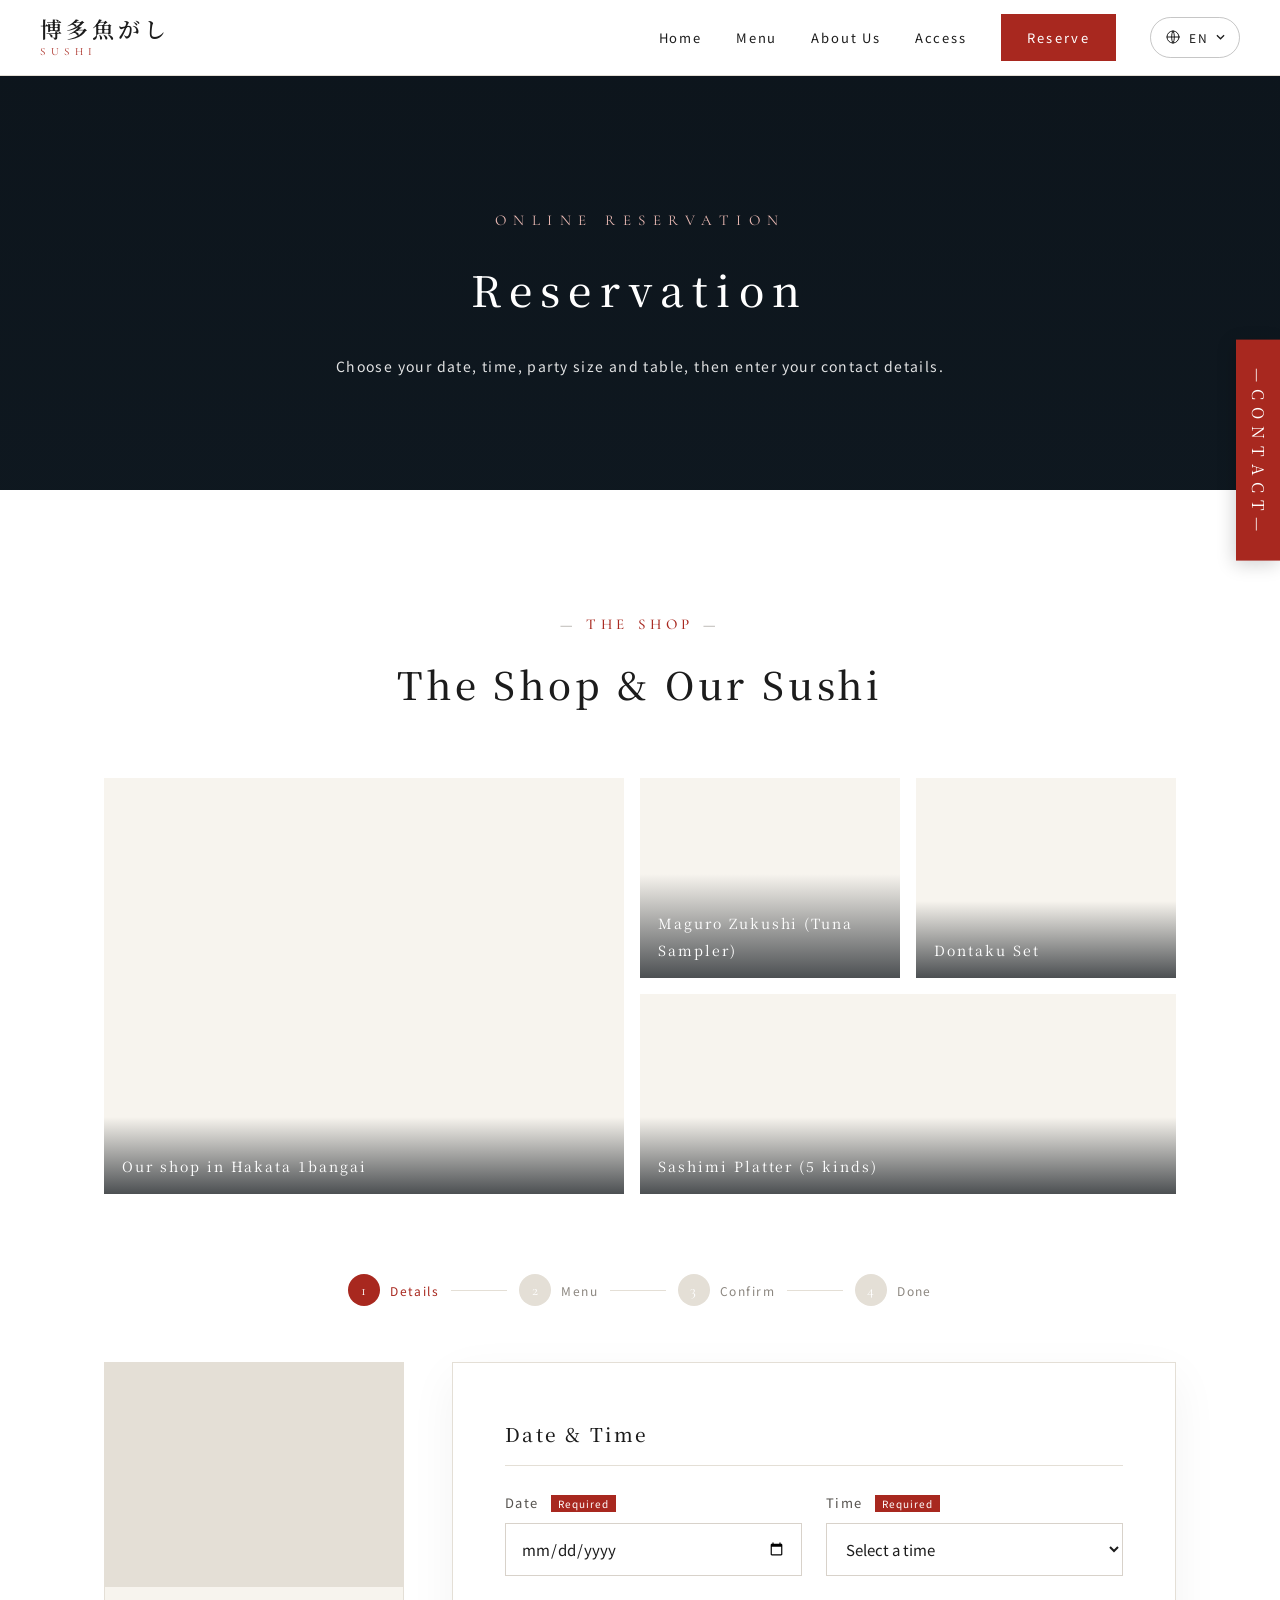
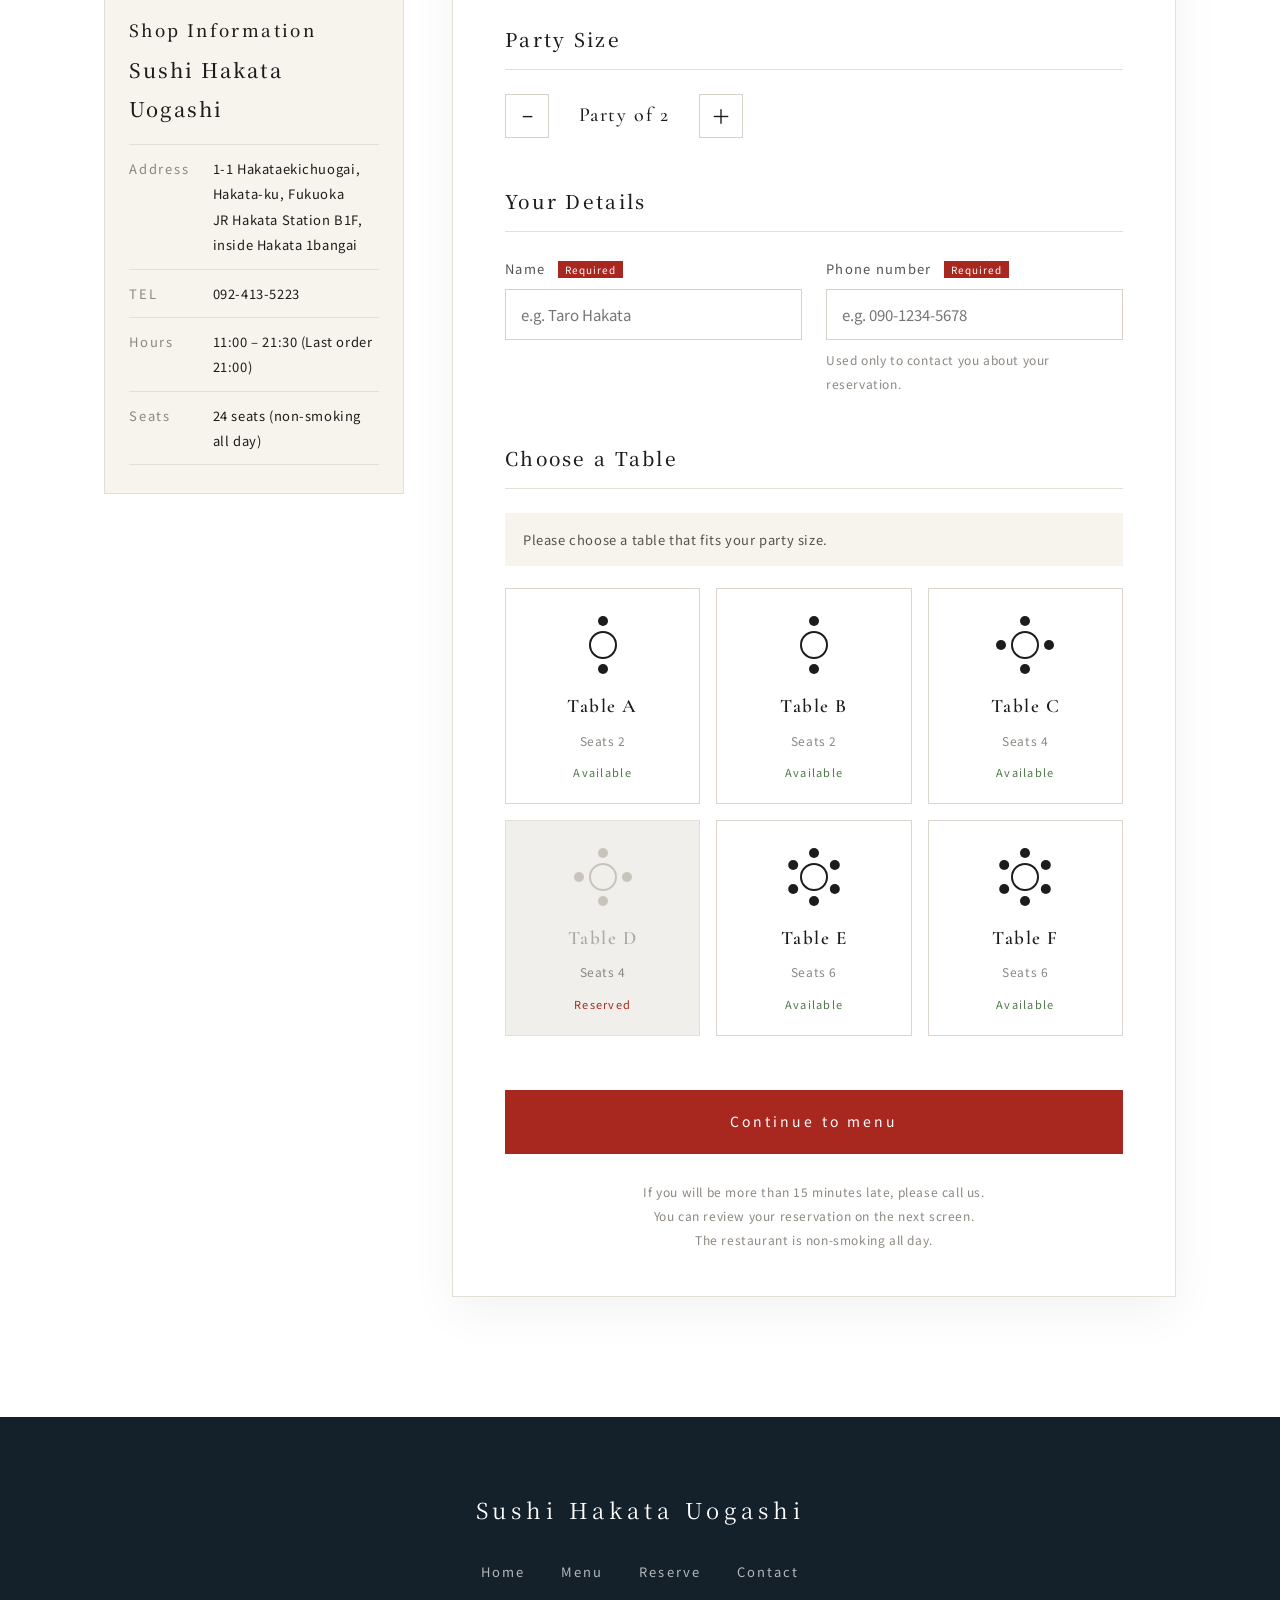
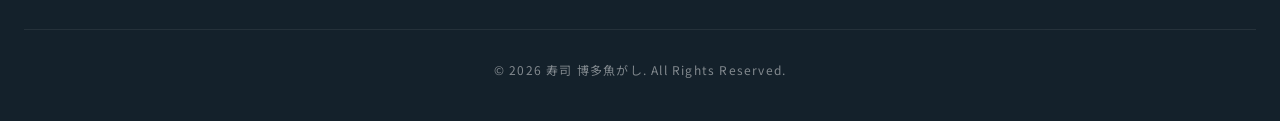
==== complete.html @ c87b9758 "restaurant file" ====
<!DOCTYPE html>
<html lang="ja">

<head>
    <meta charset="UTF-8">

    <meta
        name="viewport"
        content="width=device-width, initial-scale=1.0"
    >

    <title>Reservation Complete | 寿司 博多魚がし</title>

    <link
        rel="stylesheet"
        href="css/style.css"
    >

    <!-- QR Code Library -->
    <script
        src="https://cdnjs.cloudflare.com/ajax/libs/qrcodejs/1.0.0/qrcode.min.js">
    </script>


    <style>

        /* =========================
           COMPLETE PAGE
        ========================= */

        .complete-page {

            background: #f8f5ef;

            min-height: 100vh;

            padding-bottom: 100px;

        }


        .complete-container {

            width: 90%;

            max-width: 850px;

            margin: 0 auto;

        }


        /* =========================
           SUCCESS AREA
        ========================= */

        .success-area {

            text-align: center;

            padding: 70px 20px 40px;

        }


        .success-icon {

            width: 80px;

            height: 80px;

            border-radius: 50%;

            background: #a27b4e;

            color: white;

            display: flex;

            justify-content: center;

            align-items: center;

            margin: 0 auto 25px;

            font-size: 38px;

        }


        .success-area span {

            display: block;

            color: #a27b4e;

            font-size: 13px;

            letter-spacing: 3px;

            margin-bottom: 10px;

        }


        .success-area h1 {

            font-family: serif;

            font-size: 42px;

            font-weight: normal;

            color: #3c3028;

            margin-bottom: 15px;

        }


        .success-area p {

            color: #777;

            font-size: 15px;

            line-height: 1.8;

        }


        /* =========================
           STEP
        ========================= */

        .steps {

            display: flex;

            justify-content: center;

            align-items: center;

            margin-bottom: 45px;

        }


        .step {

            display: flex;

            align-items: center;

            color: #aaa;

            font-size: 14px;

        }


        .step-number {

            width: 32px;

            height: 32px;

            border-radius: 50%;

            border: 1px solid #ccc;

            display: flex;

            justify-content: center;

            align-items: center;

            margin-right: 8px;

        }


        .step.active {

            color: #a27b4e;

            font-weight: bold;

        }


        .step.active .step-number {

            background: #a27b4e;

            color: white;

            border-color: #a27b4e;

        }


        .step-line {

            width: 60px;

            height: 1px;

            background: #ddd;

            margin: 0 15px;

        }


        /* =========================
           RESERVATION NUMBER
        ========================= */

        .reservation-number {

            background: white;

            border: 1px solid #e6ded3;

            text-align: center;

            padding: 30px;

            margin-bottom: 25px;

        }


        .reservation-number-label {

            display: block;

            color: #999;

            font-size: 12px;

            letter-spacing: 2px;

            margin-bottom: 10px;

        }


        .reservation-number-value {

            font-family: serif;

            color: #a27b4e;

            font-size: 32px;

            letter-spacing: 3px;

            font-weight: bold;

        }


        /* =========================
           QR CODE
        ========================= */

        .qr-section {

            background: white;

            border: 1px solid #e6ded3;

            padding: 35px 30px;

            text-align: center;

            margin-bottom: 25px;

        }


        .qr-section h2 {

            font-family: serif;

            font-size: 24px;

            font-weight: normal;

            color: #3c3028;

            margin-bottom: 10px;

        }


        .qr-section p {

            color: #888;

            font-size: 13px;

            line-height: 1.8;

            margin-bottom: 25px;

        }


        #qrcode {

            display: flex;

            justify-content: center;

            align-items: center;

            margin: 0 auto 20px;

            min-height: 200px;

        }


        #qrcode img {

            padding: 12px;

            border: 1px solid #eee;

        }


        .qr-note {

            color: #a27b4e;

            font-size: 13px;

        }


        /* =========================
           RESERVATION DETAILS
        ========================= */

        .detail-box {

            background: white;

            border: 1px solid #e6ded3;

            margin-bottom: 25px;

        }


        .detail-title {

            padding: 20px 30px;

            border-bottom: 1px solid #eee;

            font-family: serif;

            font-size: 23px;

            color: #3c3028;

        }


        .detail-grid {

            display: grid;

            grid-template-columns: repeat(2, 1fr);

        }


        .detail-item {

            padding: 20px 30px;

            border-bottom: 1px solid #eee;

        }


        .detail-item:nth-child(odd) {

            border-right: 1px solid #eee;

        }


        .detail-item small {

            display: block;

            color: #999;

            font-size: 11px;

            letter-spacing: 1px;

            margin-bottom: 7px;

        }


        .detail-item strong {

            color: #3c3028;

            font-size: 16px;

        }


        /* =========================
           TOTAL
        ========================= */

        .total-box {

            display: flex;

            justify-content: space-between;

            align-items: center;

            padding: 25px 30px;

            background: #3c3028;

            color: white;

        }


        .total-box span {

            color: #ddd;

            font-size: 14px;

        }


        .total-box strong {

            color: #d9b27c;

            font-size: 27px;

        }


        /* =========================
           NOTICE
        ========================= */

        .notice {

            background: #fffaf2;

            border: 1px solid #eadbc8;

            padding: 20px 25px;

            margin: 30px 0;

            color: #6d5b48;

            font-size: 13px;

            line-height: 1.9;

        }


        .notice-title {

            font-weight: bold;

            margin-bottom: 8px;

        }


        /* =========================
           HOME BUTTON
        ========================= */

        .button-area {

            text-align: center;

            margin-top: 35px;

        }


        .home-button {

            display: inline-block;

            background: #a27b4e;

            color: white;

            text-decoration: none;

            padding: 15px 50px;

            font-size: 14px;

            letter-spacing: 1px;

            transition: 0.3s;

        }


        .home-button:hover {

            background: #84633e;

        }


        /* =========================
           PRINT BUTTON
        ========================= */

        .print-button {

            display: block;

            margin: 15px auto 0;

            background: transparent;

            border: none;

            color: #8b6b4a;

            cursor: pointer;

            font-size: 13px;

            text-decoration: underline;

        }


        /* =========================
           RESPONSIVE
        ========================= */

        @media (max-width: 600px) {

            .success-area h1 {

                font-size: 32px;

            }


            .steps {

                transform: scale(0.85);

            }


            .step-line {

                width: 25px;

                margin: 0 5px;

            }


            .detail-grid {

                grid-template-columns: 1fr;

            }


            .detail-item:nth-child(odd) {

                border-right: none;

            }


            .total-box {

                padding: 20px;

            }


            .total-box strong {

                font-size: 23px;

            }

        }


        /* =========================
           PRINT
        ========================= */

        @media print {

            .header,

            .steps,

            .home-button,

            .print-button {

                display: none;

            }


            .complete-page {

                padding: 0;

                background: white;

            }


            .success-area {

                padding-top: 20px;

            }

        }

    </style>

</head>


<body>


<!-- =========================
     HEADER
========================= -->

<header class="header">

    <div class="logo">

        <a href="index.html">

            <span>博多魚がし</span> 寿司

        </a>

    </div>


    <nav class="nav">

        <a href="index.html">
            Home
        </a>

        <a href="index.html#about">
            About
        </a>

        <a href="index.html#menu">
            Menu
        </a>

        <a
            href="reservation.html"
            class="nav-reservation"
        >
            Reservation
        </a>

    </nav>

</header>



<main class="complete-page">


    <!-- =========================
         SUCCESS
    ========================= -->

    <section class="success-area">

        <div class="success-icon">
            ✓
        </div>


        <span>
            RESERVATION COMPLETE
        </span>


        <h1>
            Reservation Complete
        </h1>


        <p>

            ご予約ありがとうございます。<br>

            ご予約が正常に完了しました。

        </p>

    </section>



    <div class="complete-container">


        <!-- =========================
             STEP
        ========================= -->

        <div class="steps">


            <div class="step">

                <div class="step-number">
                    1
                </div>

                日時・人数

            </div>


            <div class="step-line"></div>


            <div class="step">

                <div class="step-number">
                    2
                </div>

                メニュー

            </div>


            <div class="step-line"></div>


            <div class="step">

                <div class="step-number">
                    3
                </div>

                確認

            </div>


            <div class="step-line"></div>


            <div class="step active">

                <div class="step-number">
                    4
                </div>

                完了

            </div>


        </div>



        <!-- =========================
             RESERVATION NUMBER
        ========================= -->

        <section class="reservation-number">

            <span class="reservation-number-label">

                RESERVATION NUMBER

            </span>


            <div
                class="reservation-number-value"
                id="reservation-id"
            >
                ---
            </div>

        </section>



        <!-- =========================
             QR CODE
        ========================= -->

        <section class="qr-section">

            <h2>
                Your Check-in QR Code
            </h2>


            <p>

                ご来店時にこちらのQRコードを<br>

                スタッフへご提示ください。

            </p>


            <div id="qrcode"></div>


            <div class="qr-note">

                このQRコードはご予約のチェックインに使用します。

            </div>

        </section>



        <!-- =========================
             RESERVATION DETAILS
        ========================= -->

        <section class="detail-box">


            <div class="detail-title">

                Reservation Details

            </div>


            <div class="detail-grid">


                <!-- Date -->

                <div class="detail-item">

                    <small>
                        DATE
                    </small>

                    <strong id="detail-date">
                        ---
                    </strong>

                </div>


                <!-- Time -->

                <div class="detail-item">

                    <small>
                        TIME
                    </small>

                    <strong id="detail-time">
                        ---
                    </strong>

                </div>


                <!-- Guests -->

                <div class="detail-item">

                    <small>
                        GUESTS
                    </small>

                    <strong id="detail-guests">
                        ---
                    </strong>

                </div>


                <!-- Table -->

                <div class="detail-item">

                    <small>
                        TABLE
                    </small>

                    <strong id="detail-table">
                        ---
                    </strong>

                </div>


            </div>


            <!-- Total -->

            <div class="total-box">

                <span>
                    TOTAL
                </span>


                <strong>

                    ¥<span id="detail-total">
                        0
                    </span>

                </strong>

            </div>


        </section>



        <!-- =========================
             NOTICE
        ========================= -->

        <div class="notice">


            <div class="notice-title">

                ご来店時のご案内

            </div>


            <div>
                ・ご来店時にQRコードをスタッフへご提示ください。
            </div>


            <div>
                ・予約番号も確認できるようにしておいてください。
            </div>


            <div>
                ・予約時間に遅れる場合は、店舗へご連絡ください。
            </div>


            <div>
                ・このQRコードは今回の予約のチェックインに使用します。
            </div>


        </div>



        <!-- =========================
             BUTTON
        ========================= -->

        <div class="button-area">


            <a
                href="index.html"
                class="home-button"
            >

                ホームへ戻る

            </a>


            <button
                class="print-button"
                onclick="window.print()"
            >

                このページを印刷する

            </button>

        </div>


    </div>

</main>



<!-- =========================
     JAVASCRIPT
========================= -->

<script>


/*
 * =========================================
 * 1. GET RESERVATION DATA
 * =========================================
 */

const reservationData =
    JSON.parse(
        localStorage.getItem(
            "reservationData"
        )
    );


/*
 * =========================================
 * 2. CHECK DATA
 * =========================================
 */

if (!reservationData) {

    alert(
        "予約情報がありません。"
    );

    window.location.href =
        "reservation.html";

}


/*
 * =========================================
 * 3. DISPLAY RESERVATION ID
 * =========================================
 */

if (reservationData) {


    document.getElementById(
        "reservation-id"
    ).textContent =
        reservationData.reservationId ||
        "UG00000000";


    /*
     * Date
     */

    document.getElementById(
        "detail-date"
    ).textContent =
        reservationData.date;


    /*
     * Time
     */

    document.getElementById(
        "detail-time"
    ).textContent =
        reservationData.time;


    /*
     * Guests
     */

    document.getElementById(
        "detail-guests"
    ).textContent =
        reservationData.guests +
        " 名";


    /*
     * Table
     */

    document.getElementById(
        "detail-table"
    ).textContent =
        "Table " +
        reservationData.table;


    /*
     * Total
     */

    document.getElementById(
        "detail-total"
    ).textContent =
        (
            reservationData.totalPrice || 0
        ).toLocaleString("ja-JP");


    /*
     * =====================================
     * 4. CREATE QR CODE
     * =====================================
     */

    const qrData = JSON.stringify({

        reservationId:
            reservationData.reservationId,

        date:
            reservationData.date,

        time:
            reservationData.time,

        guests:
            reservationData.guests,

        table:
            reservationData.table

    });


    new QRCode(

        document.getElementById(
            "qrcode"
        ),

        {

            text: qrData,

            width: 200,

            height: 200,

            colorDark: "#3c3028",

            colorLight: "#ffffff",

            correctLevel:
                QRCode.CorrectLevel.H

        }

    );

}

</script>


</body>

</html>
---- css/style.css ----
/* =========================================================
   寿司 博多魚がし — style.css
   Design cues: calm white space, thin refined type, centered
   section headings with an English caption, two-line catch
   phrases, bordered text links (inspired by shushi1023.com)
========================================================= */

:root {
    --ink: #1c1c1c;
    --ink-soft: #55524e;
    --muted: #8c8780;
    --paper: #ffffff;
    --paper-warm: #f7f4ee;
    --line: #e4dfd6;
    --accent: #a8281f;
    --accent-dark: #861e17;
    --navy: #14212b;

    --serif: "Noto Serif JP", "Songti SC", "Noto Serif SC", "Batang", serif;
    --sans: "Noto Sans JP", "PingFang SC", "Microsoft YaHei", "Malgun Gothic", "Hiragino Sans", sans-serif;
    --latin: "Cormorant Garamond", "Noto Serif JP", serif;

    --header-h: 76px;
    --maxw: 1120px;
}

/* ---------- Reset ---------- */
*,
*::before,
*::after {
    box-sizing: border-box;
}

html {
    scroll-behavior: smooth;
    scroll-padding-top: calc(var(--header-h) + 8px);
}

body {
    margin: 0;
    font-family: var(--sans);
    font-weight: 400;
    font-size: 15px;
    line-height: 1.95;
    letter-spacing: 0.04em;
    color: var(--ink);
    background: var(--paper);
    -webkit-font-smoothing: antialiased;
    text-rendering: optimizeLegibility;
}

img {
    max-width: 100%;
    display: block;
}

a {
    color: inherit;
    text-decoration: none;
}

h1,
h2,
h3,
p,
dl,
dd,
ul {
    margin: 0;
}

ul {
    padding: 0;
    list-style: none;
}

button {
    font: inherit;
    color: inherit;
}

:focus-visible {
    outline: 2px solid var(--accent);
    outline-offset: 3px;
}

/* ---------- Layout helpers ---------- */
.section {
    padding: 120px 24px;
    max-width: var(--maxw);
    margin: 0 auto;
}

.center {
    text-align: center;
}

.section-title {
    margin-bottom: 64px;
}

.section-title p {
    font-family: var(--latin);
    font-size: 15px;
    font-weight: 500;
    letter-spacing: 0.32em;
    color: var(--accent);
    margin-bottom: 14px;
}

.section-title p::before,
.section-title p::after {
    content: "—";
    margin: 0 0.6em;
    color: var(--muted);
    font-weight: 300;
}

.section-title:not(.center) p::before {
    display: none;
}

.section-title h2 {
    font-family: var(--serif);
    font-weight: 500;
    font-size: clamp(26px, 3.4vw, 38px);
    line-height: 1.6;
    letter-spacing: 0.1em;
}

/* ---------- Buttons / links ---------- */
.btn {
    display: inline-block;
    padding: 16px 44px;
    font-size: 14px;
    letter-spacing: 0.2em;
    border: 1px solid transparent;
    transition: background 0.3s, color 0.3s, border-color 0.3s;
    cursor: pointer;
}

.btn-primary {
    background: var(--accent);
    color: #fff;
    border-color: var(--accent);
}

.btn-primary:hover {
    background: var(--accent-dark);
    border-color: var(--accent-dark);
}

.btn-secondary {
    background: transparent;
    color: var(--ink);
    border-color: var(--ink);
}

.btn-secondary:hover {
    background: var(--ink);
    color: #fff;
}

/* bordered "| ... |" style link (as on shushi1023.com) */
.text-link {
    display: inline-block;
    margin-top: 28px;
    padding: 0 22px;
    font-size: 14px;
    letter-spacing: 0.14em;
    border-left: 1px solid var(--ink);
    border-right: 1px solid var(--ink);
    line-height: 1.4;
    transition: color 0.3s, border-color 0.3s;
}

.text-link:hover {
    color: var(--accent);
    border-color: var(--accent);
}

/* =========================================================
   Header
========================================================= */
.header {
    position: sticky;
    top: 0;
    z-index: 100;
    height: var(--header-h);
    padding: 0 40px;
    display: flex;
    align-items: center;
    justify-content: space-between;
    background: rgba(255, 255, 255, 0.96);
    border-bottom: 1px solid var(--line);
    transition: background 0.35s, border-color 0.35s, color 0.35s, box-shadow 0.35s;
}

.logo a {
    display: flex;
    flex-direction: column;
    align-items: flex-start;
    line-height: 1.1;
}

.logo-main {
    font-family: var(--serif);
    font-weight: 600;
    font-size: 22px;
    letter-spacing: 0.18em;
}

.logo-sub {
    font-family: var(--latin);
    font-size: 11px;
    letter-spacing: 0.5em;
    color: var(--accent);
    margin-top: 4px;
}

.nav {
    display: flex;
    align-items: center;
    gap: 34px;
    font-size: 13px;
    letter-spacing: 0.14em;
}

.nav>a:not(.nav-reservation) {
    position: relative;
    padding: 6px 0;
}

.nav>a:not(.nav-reservation)::after {
    content: "";
    position: absolute;
    left: 0;
    bottom: 0;
    width: 100%;
    height: 1px;
    background: currentColor;
    transform: scaleX(0);
    transform-origin: left;
    transition: transform 0.3s;
}

.nav>a:not(.nav-reservation):hover::after {
    transform: scaleX(1);
}

.nav-reservation {
    padding: 11px 26px;
    background: var(--accent);
    color: #fff;
    letter-spacing: 0.18em;
    transition: background 0.3s;
}

.nav-reservation:hover {
    background: var(--accent-dark);
}

/* Transparent header over the hero on the home page */
.home .header {
    position: fixed;
    left: 0;
    right: 0;
    background: transparent;
    border-bottom-color: transparent;
    color: #fff;
}

.home .header .logo-sub {
    color: rgba(255, 255, 255, 0.75);
}

.home .header.scrolled,
.home .header.nav-open {
    background: rgba(255, 255, 255, 0.96);
    border-bottom-color: var(--line);
    color: var(--ink);
    box-shadow: 0 1px 14px rgba(0, 0, 0, 0.05);
}

.home .header.scrolled .logo-sub,
.home .header.nav-open .logo-sub {
    color: var(--accent);
}

/* ---------- Language switcher ---------- */
.lang-switcher {
    position: relative;
}

.lang-btn {
    display: inline-flex;
    align-items: center;
    gap: 8px;
    padding: 8px 14px;
    background: transparent;
    border: 1px solid currentColor;
    border-color: rgba(128, 128, 128, 0.45);
    border-radius: 999px;
    font-size: 12px;
    letter-spacing: 0.12em;
    cursor: pointer;
    transition: border-color 0.3s, background 0.3s;
}

.lang-btn:hover {
    border-color: currentColor;
}

.lang-caret {
    transition: transform 0.25s;
}

.lang-switcher.open .lang-caret {
    transform: rotate(180deg);
}

.lang-menu {
    position: absolute;
    top: calc(100% + 12px);
    right: 0;
    min-width: 150px;
    padding: 8px 0;
    background: #fff;
    color: var(--ink);
    border: 1px solid var(--line);
    box-shadow: 0 14px 40px rgba(0, 0, 0, 0.12);
    opacity: 0;
    visibility: hidden;
    transform: translateY(-6px);
    transition: opacity 0.2s, transform 0.2s, visibility 0.2s;
}

.lang-switcher.open .lang-menu {
    opacity: 1;
    visibility: visible;
    transform: none;
}

.lang-menu button {
    display: flex;
    align-items: center;
    justify-content: space-between;
    width: 100%;
    padding: 10px 20px;
    background: none;
    border: 0;
    text-align: left;
    font-size: 14px;
    letter-spacing: 0.1em;
    cursor: pointer;
}

.lang-menu button:hover {
    background: var(--paper-warm);
}

.lang-menu button[aria-current="true"] {
    color: var(--accent);
    font-weight: 500;
}

.lang-menu button[aria-current="true"]::after {
    content: "";
    width: 6px;
    height: 6px;
    border-radius: 50%;
    background: var(--accent);
}

/* Mobile nav toggle */
.nav-toggle {
    display: none;
    width: 44px;
    height: 44px;
    padding: 0;
    background: none;
    border: 0;
    cursor: pointer;
    position: relative;
}

.nav-toggle span {
    position: absolute;
    left: 10px;
    right: 10px;
    height: 1px;
    background: currentColor;
    transition: transform 0.3s, opacity 0.3s, top 0.3s;
}

.nav-toggle span:nth-child(1) {
    top: 15px;
}

.nav-toggle span:nth-child(2) {
    top: 22px;
}

.nav-toggle span:nth-child(3) {
    top: 29px;
}

.nav-open .nav-toggle span:nth-child(1) {
    top: 22px;
    transform: rotate(45deg);
}

.nav-open .nav-toggle span:nth-child(2) {
    opacity: 0;
}

.nav-open .nav-toggle span:nth-child(3) {
    top: 22px;
    transform: rotate(-45deg);
}

/* =========================================================
   Hero
========================================================= */
.hero {
    position: relative;
    min-height: 100vh;
    min-height: 100svh;
    display: flex;
    align-items: center;
    justify-content: center;
    text-align: center;
    color: #fff;
    background-color: var(--navy);
    overflow: hidden;
}

.hero-overlay {
    position: absolute;
    inset: 0;
    background:
        linear-gradient(180deg, rgba(10, 16, 22, 0.55) 0%, rgba(10, 16, 22, 0.35) 45%, rgba(10, 16, 22, 0.65) 100%);
}

.hero-content {
    position: relative;
    z-index: 1;
    padding: 120px 24px 100px;
    max-width: 820px;
}

.hero-subtitle {
    font-family: var(--latin);
    font-size: 15px;
    letter-spacing: 0.5em;
    margin-bottom: 28px;
    opacity: 0.9;
}

.hero h1 {
    font-family: var(--latin);
    font-weight: 500;
    font-size: clamp(44px, 8vw, 92px);
    line-height: 1.1;
    letter-spacing: 0.04em;
    margin-bottom: 36px;
}

.hero-description {
    font-size: 15px;
    line-height: 2.2;
    letter-spacing: 0.12em;
    margin-bottom: 48px;
    opacity: 0.95;
}

.hero-scroll {
    position: absolute;
    left: 50%;
    bottom: 28px;
    transform: translateX(-50%);
    z-index: 1;
    display: flex;
    flex-direction: column;
    align-items: center;
    gap: 10px;
    font-family: var(--latin);
    font-size: 12px;
    letter-spacing: 0.4em;
    color: #fff;
}

.hero-scroll i {
    display: block;
    width: 1px;
    height: 46px;
    background: linear-gradient(#fff, rgba(255, 255, 255, 0));
    animation: scrollLine 2s ease-in-out infinite;
    transform-origin: top;
}

@keyframes scrollLine {
    0% {
        transform: scaleY(0);
    }

    50% {
        transform: scaleY(1);
    }

    100% {
        transform: scaleY(1);
        opacity: 0;
    }
}

/* =========================================================
   About
========================================================= */
.about-content {
    display: grid;
    grid-template-columns: 1fr 1fr;
    gap: 72px;
    align-items: center;
}

.about-image {
    background: var(--paper-warm);
    aspect-ratio: 4 / 3;
    overflow: hidden;
}

.about-image img {
    width: 100%;
    height: 100%;
    object-fit: cover;
}

.about-text p+p {
    margin-top: 1.4em;
}

.about-text p {
    color: var(--ink-soft);
}

/* =========================================================
   Promise (3 points) — two-line catch phrases
========================================================= */
.promise {
    max-width: none;
    background: var(--paper-warm);
}

.promise>* {
    max-width: var(--maxw);
    margin-left: auto;
    margin-right: auto;
}

.promise-list {
    display: grid;
    grid-template-columns: repeat(3, 1fr);
    gap: 0;
    border-top: 1px solid var(--line);
}

.promise-item {
    padding: 52px 36px 20px;
    text-align: center;
    border-right: 1px solid var(--line);
}

.promise-item:last-child {
    border-right: 0;
}

.promise-no {
    display: block;
    font-family: var(--latin);
    font-size: 15px;
    letter-spacing: 0.3em;
    color: var(--accent);
    margin-bottom: 22px;
}

.promise-catch {
    font-family: var(--serif);
    font-size: 15px;
    line-height: 1.9;
    letter-spacing: 0.2em;
    color: var(--muted);
    margin-bottom: 22px;
}

.promise-item h3 {
    font-family: var(--serif);
    font-weight: 500;
    font-size: 24px;
    letter-spacing: 0.12em;
    margin-bottom: 16px;
}

.promise-text {
    font-size: 14px;
    color: var(--ink-soft);
    text-align: left;
}

/* =========================================================
   Menu preview
========================================================= */
.menu-cards {
    display: grid;
    grid-template-columns: repeat(3, 1fr);
    gap: 40px;
}

.menu-card {
    background: var(--paper);
}

.menu-image {
    aspect-ratio: 4 / 3;
    background: var(--paper-warm);
    overflow: hidden;
}

.menu-image img {
    width: 100%;
    height: 100%;
    object-fit: cover;
    transition: transform 0.8s ease;
}

.menu-card:hover .menu-image img {
    transform: scale(1.05);
}

.menu-info {
    padding: 26px 4px 0;
}

.menu-category {
    display: block;
    font-family: var(--latin);
    font-size: 13px;
    letter-spacing: 0.3em;
    color: var(--accent);
    margin-bottom: 6px;
}

.menu-info h3 {
    font-family: var(--serif);
    font-weight: 500;
    font-size: 20px;
    letter-spacing: 0.1em;
    margin-bottom: 10px;
}

.menu-info p {
    font-size: 14px;
    color: var(--ink-soft);
    line-height: 1.85;
    margin-bottom: 14px;
    min-height: 3.7em;
}

.price {
    display: inline-block;
    font-family: var(--latin);
    font-size: 22px;
    font-weight: 600;
    letter-spacing: 0.08em;
    padding-top: 12px;
    border-top: 1px solid var(--line);
    width: 100%;
}

.center-button {
    text-align: center;
    margin-top: 72px;
}

/* =========================================================
   Reservation banner
========================================================= */
.reservation-banner {
    position: relative;
    padding: 130px 24px;
    text-align: center;
    color: #fff;
    background:
        linear-gradient(rgba(14, 22, 30, 0.82), rgba(14, 22, 30, 0.82)),
        var(--navy);
}

.reservation-banner-content {
    max-width: 720px;
    margin: 0 auto;
}

.reservation-banner .eyebrow {
    font-family: var(--latin);
    letter-spacing: 0.4em;
    font-size: 14px;
    color: #e9b9b3;
    margin-bottom: 20px;
}

.reservation-banner h2 {
    font-family: var(--serif);
    font-weight: 500;
    font-size: clamp(26px, 3.6vw, 40px);
    line-height: 1.7;
    letter-spacing: 0.1em;
    margin-bottom: 24px;
}

.reservation-text {
    color: rgba(255, 255, 255, 0.85);
    margin-bottom: 44px;
}

/* =========================================================
   Access + Map
========================================================= */
.access-content {
    display: grid;
    grid-template-columns: 5fr 7fr;
    gap: 64px;
    align-items: stretch;
}

.access-info h3 {
    font-family: var(--serif);
    font-weight: 500;
    font-size: 24px;
    letter-spacing: 0.12em;
    margin-bottom: 16px;
}

.access-info>p {
    color: var(--ink-soft);
    margin-bottom: 28px;
}

.access-list>div {
    display: grid;
    grid-template-columns: 7em 1fr;
    gap: 12px;
    padding: 14px 0;
    border-top: 1px solid var(--line);
}

.access-list>div:last-child {
    border-bottom: 1px solid var(--line);
}

.access-list dt {
    font-size: 13px;
    color: var(--muted);
    letter-spacing: 0.14em;
}

.access-list dd a:hover {
    color: var(--accent);
}

.map-wrap {
    position: relative;
    min-height: 420px;
    background: var(--paper-warm);
    border: 1px solid var(--line);
}

.map-wrap iframe {
    position: absolute;
    inset: 0;
    width: 100%;
    height: 100%;
    border: 0;
    filter: grayscale(0.25) contrast(1.02);
}

/* =========================================================
   Footer
========================================================= */
.footer {
    padding: 72px 24px 40px;
    text-align: center;
    background: var(--navy);
    color: rgba(255, 255, 255, 0.85);
}

.footer-logo {
    font-family: var(--serif);
    font-size: 22px;
    letter-spacing: 0.22em;
    color: #fff;
    margin-bottom: 28px;
}

.footer-links {
    display: flex;
    justify-content: center;
    flex-wrap: wrap;
    gap: 14px 36px;
    font-size: 13px;
    letter-spacing: 0.16em;
    margin-bottom: 44px;
}

.footer-links a {
    opacity: 0.8;
    transition: opacity 0.3s;
}

.footer-links a:hover {
    opacity: 1;
}

.copyright {
    font-size: 12px;
    letter-spacing: 0.1em;
    opacity: 0.55;
    padding-top: 28px;
    border-top: 1px solid rgba(255, 255, 255, 0.14);
}

/* =========================================================
   Reveal on scroll
========================================================= */
.reveal {
    opacity: 0;
    transform: translateY(24px);
    transition: opacity 0.9s ease, transform 0.9s ease;
}

.reveal.in {
    opacity: 1;
    transform: none;
}

@media (prefers-reduced-motion: reduce) {
    html {
        scroll-behavior: auto;
    }

    .reveal {
        opacity: 1;
        transform: none;
        transition: none;
    }

    .hero-scroll i {
        animation: none;
    }
}

/* =========================================================
   Responsive
========================================================= */
@media (max-width: 960px) {
    .header {
        padding: 0 20px;
    }

    .nav-toggle {
        display: block;
    }

    .nav {
        position: absolute;
        top: var(--header-h);
        left: 0;
        right: 0;
        flex-direction: column;
        align-items: stretch;
        gap: 0;
        padding: 8px 24px 28px;
        background: #fff;
        color: var(--ink);
        border-bottom: 1px solid var(--line);
        box-shadow: 0 16px 30px rgba(0, 0, 0, 0.08);
        opacity: 0;
        visibility: hidden;
        transform: translateY(-8px);
        transition: opacity 0.25s, transform 0.25s, visibility 0.25s;
    }

    .nav-open .nav {
        opacity: 1;
        visibility: visible;
        transform: none;
    }

    .nav>a:not(.nav-reservation) {
        padding: 16px 0;
        border-bottom: 1px solid var(--line);
    }

    .nav>a:not(.nav-reservation)::after {
        display: none;
    }

    .nav-reservation {
        margin-top: 20px;
        text-align: center;
    }

    .lang-switcher {
        margin-top: 20px;
    }

    .lang-btn {
        width: 100%;
        justify-content: center;
        padding: 12px 14px;
    }

    .lang-menu {
        position: static;
        margin-top: 8px;
        box-shadow: none;
        display: none;
        opacity: 1;
        visibility: visible;
        transform: none;
    }

    .lang-switcher.open .lang-menu {
        display: block;
    }

    .section {
        padding: 88px 20px;
    }

    .about-content,
    .access-content {
        grid-template-columns: 1fr;
        gap: 40px;
    }

    .promise-list {
        grid-template-columns: 1fr;
    }

    .promise-item {
        border-right: 0;
        border-bottom: 1px solid var(--line);
        padding: 44px 8px 40px;
    }

    .promise-item:last-child {
        border-bottom: 0;
    }

    .menu-cards {
        grid-template-columns: 1fr;
        gap: 48px;
    }

    .menu-info p {
        min-height: 0;
    }

    .map-wrap {
        min-height: 340px;
    }
}

@media (max-width: 480px) {
    body {
        font-size: 14px;
    }

    .logo-main {
        font-size: 19px;
    }

    .hero-description br,
    .reservation-text br {
        display: none;
    }

    .btn {
        padding: 15px 32px;
    }
}

/* =========================================================
   Fixed vertical contact tab (right edge, stays while scrolling)
========================================================= */
.side-contact {
    position: fixed;
    top: 50%;
    right: 0;
    transform: translateY(-50%);
    z-index: 90;
    writing-mode: vertical-rl;
    font-family: var(--serif);
    font-size: 16px;
    letter-spacing: 0.45em;
    line-height: 1;
    color: #fff;
    background: var(--accent);
    padding: 28px 14px 22px;
    box-shadow: -2px 4px 18px rgba(0, 0, 0, 0.18);
    transition: background 0.3s, padding 0.3s;
}

.side-contact:hover {
    background: var(--accent-dark);
    padding-right: 20px;
}

@media (max-width: 640px) {
    .side-contact {
        font-size: 13px;
        padding: 20px 10px 16px;
    }
}

/* =========================================================
   Contact page
========================================================= */
.page-hero {
    padding: 96px 24px 84px;
    text-align: center;
    color: #fff;
    background: var(--navy);
}

.page-hero-label {
    font-family: var(--latin);
    font-size: 15px;
    letter-spacing: 0.5em;
    color: #e9b9b3;
    margin-bottom: 14px;
}

.page-hero h1 {
    font-family: var(--serif);
    font-weight: 500;
    font-size: clamp(28px, 4vw, 42px);
    letter-spacing: 0.2em;
}

.contact-lead {
    text-align: center;
    color: var(--ink-soft);
    margin-bottom: 56px;
}

.contact-tel {
    display: flex;
    flex-direction: column;
    align-items: center;
    gap: 6px;
    padding: 48px 24px;
    margin-bottom: 88px;
    background: var(--paper-warm);
    border-top: 1px solid var(--line);
    border-bottom: 1px solid var(--line);
}

.contact-tel-label {
    font-family: var(--latin);
    font-size: 14px;
    letter-spacing: 0.4em;
    color: var(--accent);
}

.contact-tel-number {
    font-family: var(--latin);
    font-weight: 500;
    font-size: clamp(38px, 7vw, 64px);
    letter-spacing: 0.08em;
    line-height: 1.2;
    transition: color 0.3s;
}

.contact-tel-number:hover {
    color: var(--accent);
}

.contact-tel-hours {
    font-size: 14px;
    letter-spacing: 0.14em;
    color: var(--ink-soft);
}

.contact-cta {
    text-align: center;
    margin-top: 88px;
}

.contact-cta p {
    color: var(--ink-soft);
    margin-bottom: 28px;
}

.contact-cta .text-link {
    display: block;
    width: fit-content;
    margin: 36px auto 0;
}

/* =========================================================
   Reservation page
========================================================= */
.page-hero.has-image {
    position: relative;
    padding: 130px 24px 110px;
    background-color: var(--navy);
    background-size: cover;
    background-position: center;
}

.page-hero.has-image::before {
    content: "";
    position: absolute;
    inset: 0;
    background: linear-gradient(180deg, rgba(10, 16, 22, 0.7), rgba(10, 16, 22, 0.55));
}

.page-hero.has-image>* {
    position: relative;
}

.page-hero-lead {
    max-width: 640px;
    margin: 22px auto 0;
    font-size: 14px;
    letter-spacing: 0.1em;
    color: rgba(255, 255, 255, 0.88);
}

/* ---------- Gallery ---------- */
.res-gallery {
    padding-bottom: 40px;
}

.res-gallery-grid {
    display: grid;
    grid-template-columns: 2fr 1fr 1fr;
    grid-template-rows: 1fr 1fr;
    gap: 16px;
}

.res-fig {
    position: relative;
    margin: 0;
    overflow: hidden;
    background: var(--paper-warm);
    min-height: 200px;
}

.res-fig:first-child {
    grid-row: 1 / span 2;
    min-height: 416px;
}

.res-fig:nth-child(4) {
    grid-column: 2 / span 2;
}

.res-fig img {
    position: absolute;
    inset: 0;
    width: 100%;
    height: 100%;
    object-fit: cover;
    transition: transform 0.8s ease;
}

.res-fig:hover img {
    transform: scale(1.05);
}

.res-fig figcaption {
    position: absolute;
    left: 0;
    right: 0;
    bottom: 0;
    padding: 36px 18px 14px;
    font-family: var(--serif);
    font-size: 14px;
    letter-spacing: 0.14em;
    color: #fff;
    background: linear-gradient(transparent, rgba(10, 16, 22, 0.72));
}

/* ---------- Steps ---------- */
.res-main {
    padding-top: 40px;
}

.res-steps {
    display: flex;
    justify-content: center;
    align-items: center;
    margin: 0 auto 56px;
    max-width: 760px;
}

.res-step {
    display: flex;
    align-items: center;
    gap: 10px;
    font-size: 12px;
    letter-spacing: 0.12em;
    color: var(--muted);
}

.res-step-no {
    width: 32px;
    height: 32px;
    display: flex;
    align-items: center;
    justify-content: center;
    border-radius: 50%;
    background: var(--line);
    color: #fff;
    font-family: var(--latin);
    font-size: 15px;
}

.res-step.active {
    color: var(--accent);
}

.res-step.active .res-step-no {
    background: var(--accent);
}

.res-step-line {
    width: 56px;
    height: 1px;
    margin: 0 12px;
    background: var(--line);
}

/* ---------- Layout ---------- */
.res-layout {
    display: grid;
    grid-template-columns: 300px 1fr;
    gap: 48px;
    align-items: start;
}

.res-side {
    position: sticky;
    top: calc(var(--header-h) + 24px);
    background: var(--paper-warm);
    border: 1px solid var(--line);
}

.res-side-img {
    aspect-ratio: 4 / 3;
    background: var(--line);
    overflow: hidden;
}

.res-side-img img {
    width: 100%;
    height: 100%;
    object-fit: cover;
}

.res-side-body {
    padding: 26px 24px 28px;
}

.res-side-body h2 {
    font-family: var(--serif);
    font-weight: 500;
    font-size: 17px;
    letter-spacing: 0.14em;
    margin-bottom: 4px;
}

.res-side-body h3 {
    font-family: var(--serif);
    font-weight: 500;
    font-size: 20px;
    letter-spacing: 0.1em;
    margin-bottom: 16px;
}

.res-side .access-list>div {
    grid-template-columns: 5.5em 1fr;
    font-size: 13px;
    padding: 11px 0;
}

/* ---------- Form card ---------- */
.res-card {
    padding: 52px 52px 44px;
    background: var(--paper);
    border: 1px solid var(--line);
    box-shadow: 0 15px 45px rgba(0, 0, 0, 0.05);
}

.form-section {
    margin-bottom: 44px;
}

.form-section-title {
    margin: 0 0 24px;
    padding-bottom: 12px;
    border-bottom: 1px solid var(--line);
    font-family: var(--serif);
    font-weight: 500;
    font-size: 19px;
    letter-spacing: 0.12em;
}

.form-row {
    display: grid;
    grid-template-columns: 1fr 1fr;
    gap: 24px;
}

.form-group {
    display: flex;
    flex-direction: column;
}

.form-group label {
    margin-bottom: 8px;
    font-size: 13px;
    letter-spacing: 0.1em;
    color: var(--ink-soft);
}

.required {
    margin-left: 8px;
    padding: 1px 7px;
    font-size: 10px;
    letter-spacing: 0.1em;
    color: #fff;
    background: var(--accent);
}

.form-group input,
.form-group select {
    width: 100%;
    padding: 14px 15px;
    font-family: var(--sans);
    font-size: 15px;
    color: var(--ink);
    background: #fff;
    border: 1px solid #d8d2ca;
    border-radius: 0;
    outline: none;
    transition: border-color 0.3s, box-shadow 0.3s;
}

.form-group input:focus,
.form-group select:focus {
    border-color: var(--accent);
    box-shadow: 0 0 0 3px rgba(168, 40, 31, 0.1);
}

.form-group.invalid input,
.form-group.invalid select {
    border-color: var(--accent);
    background: #fdf6f5;
}

.field-hint {
    margin-top: 8px;
    font-size: 12px;
    color: var(--muted);
}

.field-error {
    margin-top: 8px;
    font-size: 12px;
    color: var(--accent);
}

.field-error[hidden] {
    display: none;
}

/* ---------- Guests ---------- */
.guest-selector {
    display: flex;
    align-items: center;
    gap: 20px;
}

.guest-button {
    width: 44px;
    height: 44px;
    border: 1px solid #d8d2ca;
    background: #fff;
    font-size: 20px;
    line-height: 1;
    cursor: pointer;
    transition: background 0.2s, color 0.2s, border-color 0.2s;
}

.guest-button:hover {
    background: var(--accent);
    border-color: var(--accent);
    color: #fff;
}

#guestCount {
    min-width: 110px;
    text-align: center;
    font-family: var(--latin);
    font-size: 20px;
    font-weight: 500;
    letter-spacing: 0.08em;
}

/* ---------- Tables ---------- */
.table-message {
    margin-bottom: 22px;
    padding: 14px 18px;
    background: var(--paper-warm);
    font-size: 13px;
    color: var(--ink-soft);
}

.table-list {
    display: grid;
    grid-template-columns: repeat(3, 1fr);
    gap: 16px;
}

.table-card {
    position: relative;
    padding: 24px 12px 20px;
    text-align: center;
    background: #fff;
    border: 1px solid #ddd6ce;
    cursor: pointer;
    transition: border-color 0.3s, background 0.3s, transform 0.2s;
}

.table-card:hover {
    transform: translateY(-3px);
    border-color: var(--accent);
}

.table-card.selected {
    background: var(--paper-warm);
    border: 2px solid var(--accent);
    padding: 23px 11px 19px;
}

.table-card.unavailable {
    background: #f1efeb;
    color: #aaa;
    cursor: not-allowed;
    border-color: #e4dfd6;
}

.table-card.unavailable:hover {
    transform: none;
    border-color: #e4dfd6;
}

.table-icon {
    width: 64px;
    height: 64px;
    margin: 0 auto 10px;
    color: var(--ink);
}

.table-card.unavailable .table-icon {
    color: #c9c4bb;
}

.table-card.selected .table-icon {
    color: var(--accent);
}

.table-name {
    margin-bottom: 4px;
    font-family: var(--latin);
    font-size: 19px;
    font-weight: 600;
    letter-spacing: 0.08em;
}

.table-seats {
    font-size: 12px;
    color: var(--muted);
}

.table-status {
    margin-top: 10px;
    font-size: 11px;
    letter-spacing: 0.12em;
    color: #4f7a49;
}

.unavailable .table-status {
    color: var(--accent);
}

.selected-table-info {
    display: none;
    margin-top: 22px;
    padding: 16px 18px;
    background: var(--paper-warm);
    border-left: 3px solid var(--accent);
    font-size: 14px;
}

.selected-table-info.show {
    display: block;
}

/* ---------- Submit / notice ---------- */
.reservation-submit {
    width: 100%;
    margin-top: 10px;
    padding: 18px;
    border: 0;
    background: var(--accent);
    color: #fff;
    font-family: var(--sans);
    font-size: 14px;
    letter-spacing: 0.22em;
    cursor: pointer;
    transition: background 0.3s;
}

.reservation-submit:hover {
    background: var(--accent-dark);
}

.reservation-notice {
    margin-top: 26px;
    text-align: center;
    font-size: 12px;
    color: var(--muted);
    line-height: 2;
}

@media (max-width: 960px) {
    .res-layout {
        grid-template-columns: 1fr;
        gap: 36px;
    }

    .res-side {
        position: static;
        order: 2;
    }

    .res-gallery-grid {
        grid-template-columns: 1fr 1fr;
        grid-template-rows: auto;
    }

    .res-fig:first-child {
        grid-column: 1 / span 2;
        grid-row: auto;
        min-height: 260px;
    }

    .res-fig:nth-child(4) {
        grid-column: auto;
    }
}

@media (max-width: 700px) {
    .res-card {
        padding: 32px 20px 30px;
    }

    .form-row {
        grid-template-columns: 1fr;
        gap: 20px;
    }

    .table-list {
        grid-template-columns: repeat(2, 1fr);
    }

    .res-step span:last-child {
        display: none;
    }

    .res-step.active span:last-child {
        display: inline;
    }

    .res-step-line {
        width: 24px;
        margin: 0 8px;
    }

    .page-hero.has-image {
        padding: 100px 20px 80px;
    }
}
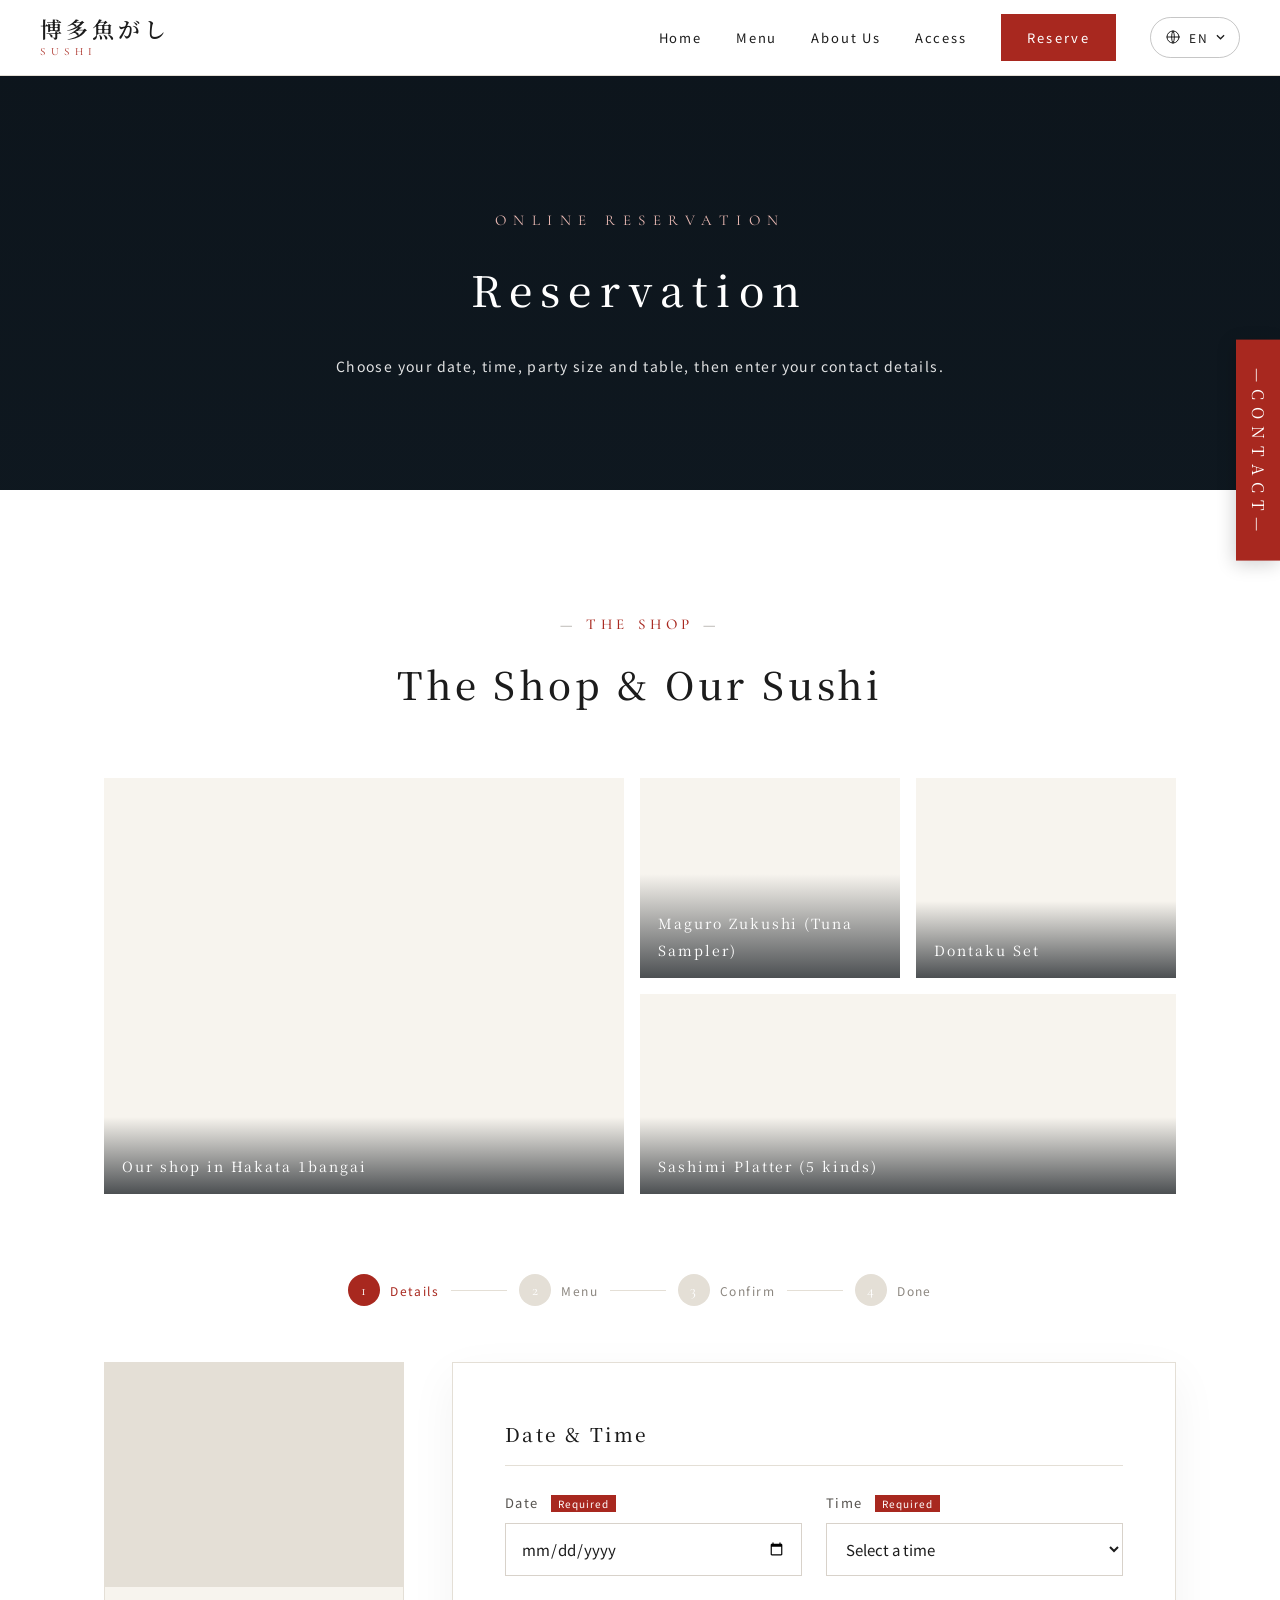
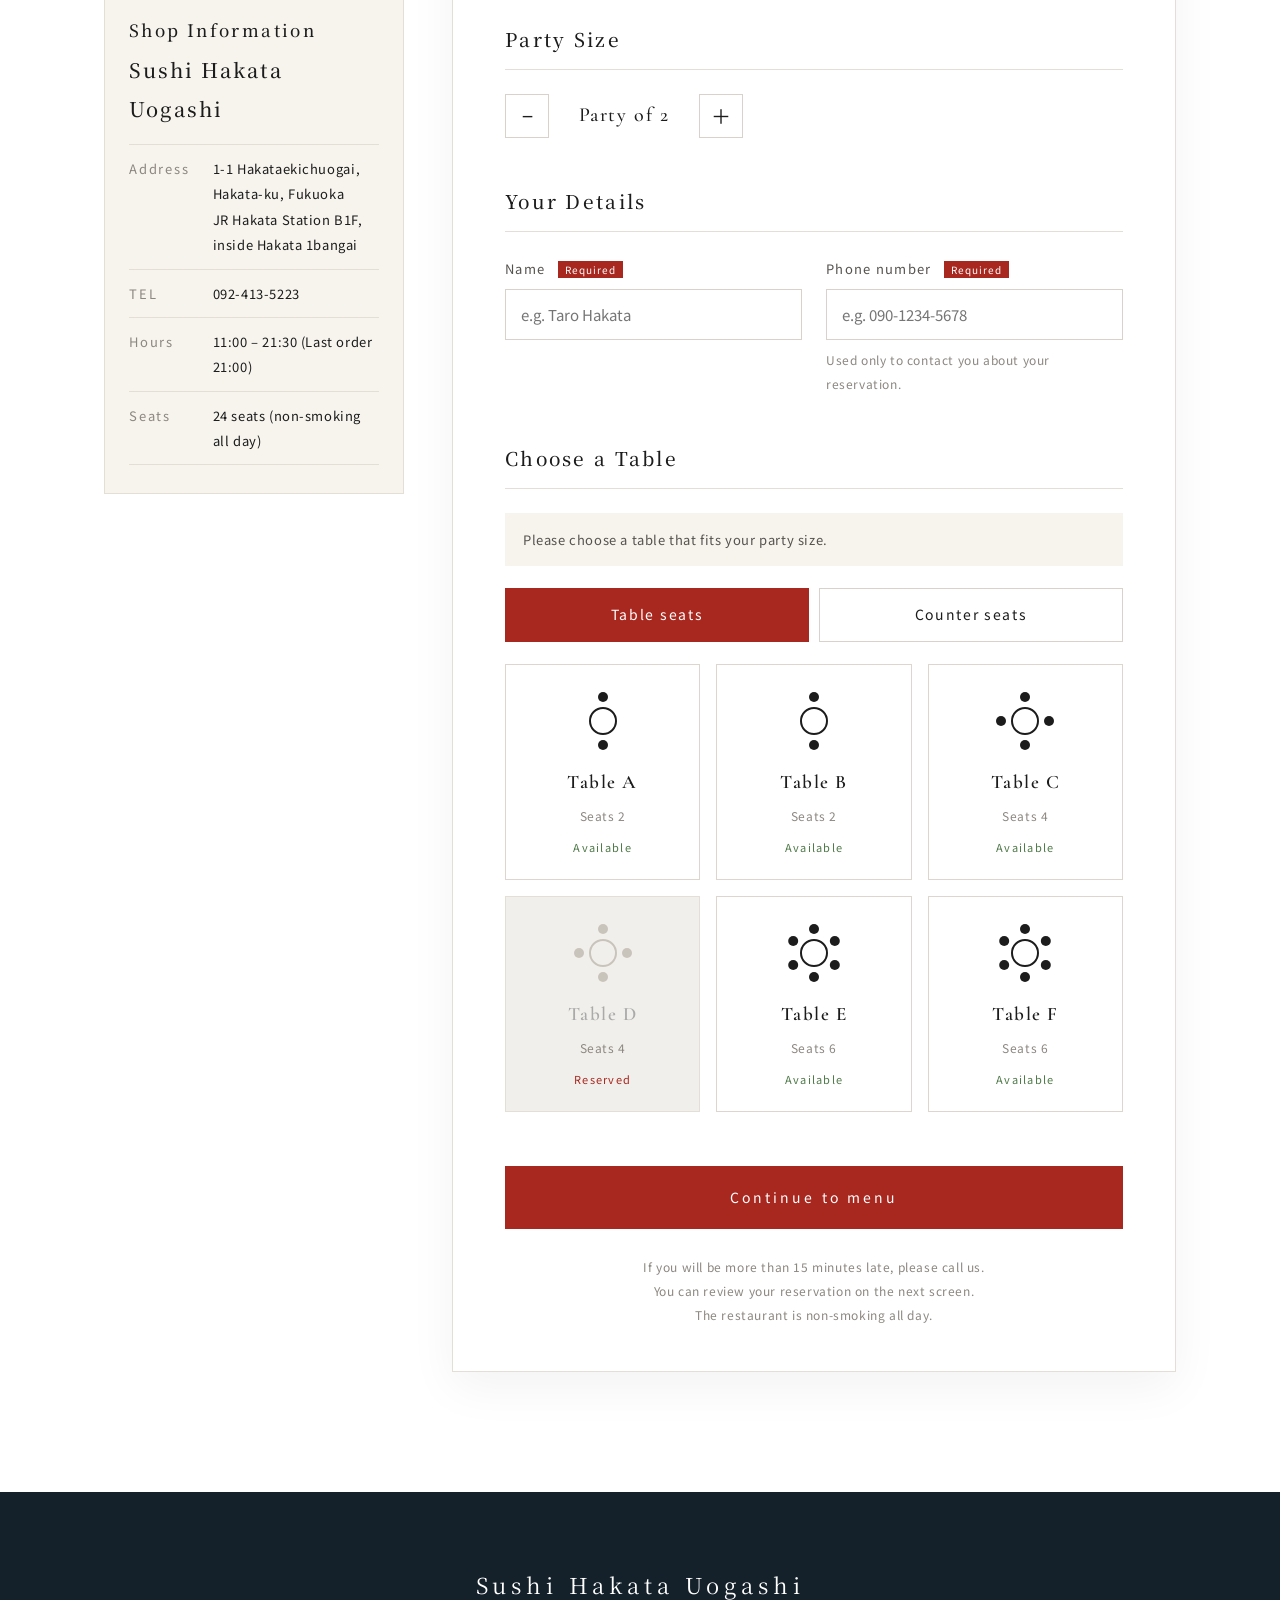
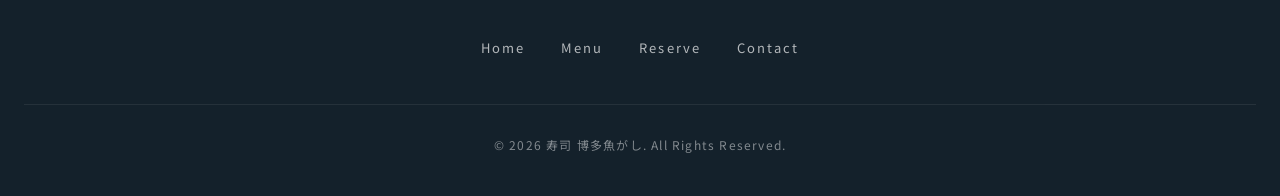
==== commit 4691114f: "new update" ====
--- a/complete.html
+++ b/complete.html
@@ -4,1207 +4,553 @@
 <head>
     <meta charset="UTF-8">
 
-    <meta
-        name="viewport"
-        content="width=device-width, initial-scale=1.0"
-    >
-
+    <meta name="viewport" content="width=device-width, initial-scale=1.0">
     <title>Reservation Complete | 寿司 博多魚がし</title>
-
-    <link
-        rel="stylesheet"
-        href="css/style.css"
-    >
-
+    <link rel="stylesheet" href="css/style.css">
+    <link rel="stylesheet" href="css/complete.css">
     <!-- QR Code Library -->
-    <script
-        src="https://cdnjs.cloudflare.com/ajax/libs/qrcodejs/1.0.0/qrcode.min.js">
-    </script>
-
-
-    <style>
-
-        /* =========================
-           COMPLETE PAGE
-        ========================= */
-
-        .complete-page {
-
-            background: #f8f5ef;
-
-            min-height: 100vh;
-
-            padding-bottom: 100px;
-
-        }
-
-
-        .complete-container {
-
-            width: 90%;
-
-            max-width: 850px;
-
-            margin: 0 auto;
-
-        }
-
-
-        /* =========================
-           SUCCESS AREA
-        ========================= */
-
-        .success-area {
-
-            text-align: center;
-
-            padding: 70px 20px 40px;
-
-        }
-
-
-        .success-icon {
-
-            width: 80px;
-
-            height: 80px;
-
-            border-radius: 50%;
-
-            background: #a27b4e;
-
-            color: white;
-
-            display: flex;
-
-            justify-content: center;
-
-            align-items: center;
-
-            margin: 0 auto 25px;
-
-            font-size: 38px;
-
-        }
-
-
-        .success-area span {
-
-            display: block;
-
-            color: #a27b4e;
-
-            font-size: 13px;
-
-            letter-spacing: 3px;
-
-            margin-bottom: 10px;
-
-        }
-
-
-        .success-area h1 {
-
-            font-family: serif;
-
-            font-size: 42px;
-
-            font-weight: normal;
-
-            color: #3c3028;
-
-            margin-bottom: 15px;
-
-        }
-
-
-        .success-area p {
-
-            color: #777;
-
-            font-size: 15px;
-
-            line-height: 1.8;
-
-        }
-
-
-        /* =========================
-           STEP
-        ========================= */
-
-        .steps {
-
-            display: flex;
-
-            justify-content: center;
-
-            align-items: center;
-
-            margin-bottom: 45px;
-
-        }
-
-
-        .step {
-
-            display: flex;
-
-            align-items: center;
-
-            color: #aaa;
-
-            font-size: 14px;
-
-        }
-
-
-        .step-number {
-
-            width: 32px;
-
-            height: 32px;
-
-            border-radius: 50%;
-
-            border: 1px solid #ccc;
-
-            display: flex;
-
-            justify-content: center;
-
-            align-items: center;
-
-            margin-right: 8px;
-
-        }
-
-
-        .step.active {
-
-            color: #a27b4e;
-
-            font-weight: bold;
-
-        }
-
-
-        .step.active .step-number {
-
-            background: #a27b4e;
-
-            color: white;
-
-            border-color: #a27b4e;
-
-        }
-
-
-        .step-line {
-
-            width: 60px;
-
-            height: 1px;
-
-            background: #ddd;
-
-            margin: 0 15px;
-
-        }
-
-
-        /* =========================
-           RESERVATION NUMBER
-        ========================= */
-
-        .reservation-number {
-
-            background: white;
-
-            border: 1px solid #e6ded3;
-
-            text-align: center;
-
-            padding: 30px;
-
-            margin-bottom: 25px;
-
-        }
-
-
-        .reservation-number-label {
-
-            display: block;
-
-            color: #999;
-
-            font-size: 12px;
-
-            letter-spacing: 2px;
-
-            margin-bottom: 10px;
-
-        }
-
-
-        .reservation-number-value {
-
-            font-family: serif;
-
-            color: #a27b4e;
-
-            font-size: 32px;
-
-            letter-spacing: 3px;
-
-            font-weight: bold;
-
-        }
-
-
-        /* =========================
-           QR CODE
-        ========================= */
-
-        .qr-section {
-
-            background: white;
-
-            border: 1px solid #e6ded3;
-
-            padding: 35px 30px;
-
-            text-align: center;
-
-            margin-bottom: 25px;
-
-        }
-
-
-        .qr-section h2 {
-
-            font-family: serif;
-
-            font-size: 24px;
-
-            font-weight: normal;
-
-            color: #3c3028;
-
-            margin-bottom: 10px;
-
-        }
-
-
-        .qr-section p {
-
-            color: #888;
-
-            font-size: 13px;
-
-            line-height: 1.8;
-
-            margin-bottom: 25px;
-
-        }
-
-
-        #qrcode {
-
-            display: flex;
-
-            justify-content: center;
-
-            align-items: center;
-
-            margin: 0 auto 20px;
-
-            min-height: 200px;
-
-        }
-
-
-        #qrcode img {
-
-            padding: 12px;
-
-            border: 1px solid #eee;
-
-        }
-
-
-        .qr-note {
-
-            color: #a27b4e;
-
-            font-size: 13px;
-
-        }
-
-
-        /* =========================
-           RESERVATION DETAILS
-        ========================= */
-
-        .detail-box {
-
-            background: white;
-
-            border: 1px solid #e6ded3;
-
-            margin-bottom: 25px;
-
-        }
-
-
-        .detail-title {
-
-            padding: 20px 30px;
-
-            border-bottom: 1px solid #eee;
-
-            font-family: serif;
-
-            font-size: 23px;
-
-            color: #3c3028;
-
-        }
-
-
-        .detail-grid {
-
-            display: grid;
-
-            grid-template-columns: repeat(2, 1fr);
-
-        }
-
-
-        .detail-item {
-
-            padding: 20px 30px;
-
-            border-bottom: 1px solid #eee;
-
-        }
-
-
-        .detail-item:nth-child(odd) {
-
-            border-right: 1px solid #eee;
-
-        }
-
-
-        .detail-item small {
-
-            display: block;
-
-            color: #999;
-
-            font-size: 11px;
-
-            letter-spacing: 1px;
-
-            margin-bottom: 7px;
-
-        }
-
-
-        .detail-item strong {
-
-            color: #3c3028;
-
-            font-size: 16px;
-
-        }
-
-
-        /* =========================
-           TOTAL
-        ========================= */
-
-        .total-box {
-
-            display: flex;
-
-            justify-content: space-between;
-
-            align-items: center;
-
-            padding: 25px 30px;
-
-            background: #3c3028;
-
-            color: white;
-
-        }
-
-
-        .total-box span {
-
-            color: #ddd;
-
-            font-size: 14px;
-
-        }
-
-
-        .total-box strong {
-
-            color: #d9b27c;
-
-            font-size: 27px;
-
-        }
-
-
-        /* =========================
-           NOTICE
-        ========================= */
-
-        .notice {
-
-            background: #fffaf2;
-
-            border: 1px solid #eadbc8;
-
-            padding: 20px 25px;
-
-            margin: 30px 0;
-
-            color: #6d5b48;
-
-            font-size: 13px;
-
-            line-height: 1.9;
-
-        }
-
-
-        .notice-title {
-
-            font-weight: bold;
-
-            margin-bottom: 8px;
-
-        }
-
-
-        /* =========================
-           HOME BUTTON
-        ========================= */
-
-        .button-area {
-
-            text-align: center;
-
-            margin-top: 35px;
-
-        }
-
-
-        .home-button {
-
-            display: inline-block;
-
-            background: #a27b4e;
-
-            color: white;
-
-            text-decoration: none;
-
-            padding: 15px 50px;
-
-            font-size: 14px;
-
-            letter-spacing: 1px;
-
-            transition: 0.3s;
-
-        }
-
-
-        .home-button:hover {
-
-            background: #84633e;
-
-        }
-
-
-        /* =========================
-           PRINT BUTTON
-        ========================= */
-
-        .print-button {
-
-            display: block;
-
-            margin: 15px auto 0;
-
-            background: transparent;
-
-            border: none;
-
-            color: #8b6b4a;
-
-            cursor: pointer;
-
-            font-size: 13px;
-
-            text-decoration: underline;
-
-        }
-
-
-        /* =========================
-           RESPONSIVE
-        ========================= */
-
-        @media (max-width: 600px) {
-
-            .success-area h1 {
-
-                font-size: 32px;
-
-            }
-
-
-            .steps {
-
-                transform: scale(0.85);
-
-            }
-
-
-            .step-line {
-
-                width: 25px;
-
-                margin: 0 5px;
-
-            }
-
-
-            .detail-grid {
-
-                grid-template-columns: 1fr;
-
-            }
-
-
-            .detail-item:nth-child(odd) {
-
-                border-right: none;
-
-            }
-
-
-            .total-box {
-
-                padding: 20px;
-
-            }
-
-
-            .total-box strong {
-
-                font-size: 23px;
-
-            }
-
-        }
-
-
-        /* =========================
-           PRINT
-        ========================= */
-
-        @media print {
-
-            .header,
-
-            .steps,
-
-            .home-button,
-
-            .print-button {
-
-                display: none;
-
-            }
-
-
-            .complete-page {
-
-                padding: 0;
-
-                background: white;
-
-            }
-
-
-            .success-area {
-
-                padding-top: 20px;
-
-            }
-
-        }
-
-    </style>
-
+    <script src="https://cdnjs.cloudflare.com/ajax/libs/qrcodejs/1.0.0/qrcode.min.js"></script>
 </head>
 
 
 <body>
 
-
-<!-- =========================
+    <!-- =========================
      HEADER
 ========================= -->
 
-<header class="header">
-
-    <div class="logo">
-
-        <a href="index.html">
-
-            <span>博多魚がし</span> 寿司
-
-        </a>
-
-    </div>
-
-
-    <nav class="nav">
-
-        <a href="index.html">
-            Home
-        </a>
-
-        <a href="index.html#about">
-            About
-        </a>
-
-        <a href="index.html#menu">
-            Menu
-        </a>
-
-        <a
-            href="reservation.html"
-            class="nav-reservation"
-        >
-            Reservation
-        </a>
-
-    </nav>
-
-</header>
-
-
-
-<main class="complete-page">
-
-
-    <!-- =========================
+    <header class="header">
+
+        <div class="logo">
+
+            <a href="index.html">
+
+                <span>博多魚がし</span> 寿司
+
+            </a>
+
+        </div>
+
+
+        <nav class="nav">
+
+            <a href="index.html">
+                Home
+            </a>
+
+            <a href="index.html#about">
+                About
+            </a>
+
+            <a href="index.html#menu">
+                Menu
+            </a>
+
+            <a href="reservation.html" class="nav-reservation">
+                Reservation
+            </a>
+
+        </nav>
+
+    </header>
+
+
+
+    <main class="complete-page">
+
+
+        <!-- =========================
          SUCCESS
     ========================= -->
 
-    <section class="success-area">
-
-        <div class="success-icon">
-            ✓
-        </div>
-
-
-        <span>
-            RESERVATION COMPLETE
-        </span>
-
-
-        <h1>
-            Reservation Complete
-        </h1>
-
-
-        <p>
-
-            ご予約ありがとうございます。<br>
-
-            ご予約が正常に完了しました。
-
-        </p>
-
-    </section>
-
-
-
-    <div class="complete-container">
-
-
-        <!-- =========================
+        <section class="success-area">
+
+            <div class="success-icon">
+                ✓
+            </div>
+
+
+            <span>
+                RESERVATION COMPLETE
+            </span>
+
+
+            <h1>
+                Reservation Complete
+            </h1>
+
+
+            <p>
+
+                ご予約ありがとうございます。<br>
+
+                ご予約が正常に完了しました。
+
+            </p>
+
+        </section>
+
+
+
+        <div class="complete-container">
+
+
+            <!-- =========================
              STEP
         ========================= -->
 
-        <div class="steps">
-
-
-            <div class="step">
-
-                <div class="step-number">
-                    1
-                </div>
-
-                日時・人数
+            <div class="steps">
+
+
+                <div class="step">
+
+                    <div class="step-number">
+                        1
+                    </div>
+
+                    日時・人数
+
+                </div>
+
+
+                <div class="step-line"></div>
+
+
+                <div class="step">
+
+                    <div class="step-number">
+                        2
+                    </div>
+
+                    メニュー
+
+                </div>
+
+
+                <div class="step-line"></div>
+
+
+                <div class="step">
+
+                    <div class="step-number">
+                        3
+                    </div>
+
+                    確認
+
+                </div>
+
+
+                <div class="step-line"></div>
+
+
+                <div class="step active">
+
+                    <div class="step-number">
+                        4
+                    </div>
+
+                    完了
+
+                </div>
+
 
             </div>
 
 
-            <div class="step-line"></div>
-
-
-            <div class="step">
-
-                <div class="step-number">
-                    2
-                </div>
-
-                メニュー
-
-            </div>
-
-
-            <div class="step-line"></div>
-
-
-            <div class="step">
-
-                <div class="step-number">
-                    3
-                </div>
-
-                確認
-
-            </div>
-
-
-            <div class="step-line"></div>
-
-
-            <div class="step active">
-
-                <div class="step-number">
-                    4
-                </div>
-
-                完了
-
-            </div>
-
-
-        </div>
-
-
-
-        <!-- =========================
+
+            <!-- =========================
              RESERVATION NUMBER
         ========================= -->
 
-        <section class="reservation-number">
-
-            <span class="reservation-number-label">
-
-                RESERVATION NUMBER
-
-            </span>
-
-
-            <div
-                class="reservation-number-value"
-                id="reservation-id"
-            >
-                ---
-            </div>
-
-        </section>
-
-
-
-        <!-- =========================
+            <section class="reservation-number">
+
+                <span class="reservation-number-label">
+
+                    RESERVATION NUMBER
+
+                </span>
+
+
+                <div class="reservation-number-value" id="reservation-id">
+                    ---
+                </div>
+
+            </section>
+
+
+
+            <!-- =========================
              QR CODE
         ========================= -->
 
-        <section class="qr-section">
-
-            <h2>
-                Your Check-in QR Code
-            </h2>
-
-
-            <p>
-
-                ご来店時にこちらのQRコードを<br>
-
-                スタッフへご提示ください。
-
-            </p>
-
-
-            <div id="qrcode"></div>
-
-
-            <div class="qr-note">
-
-                このQRコードはご予約のチェックインに使用します。
-
-            </div>
-
-        </section>
-
-
-
-        <!-- =========================
+            <section class="qr-section">
+
+                <h2>
+                    Your Check-in QR Code
+                </h2>
+
+
+                <p>
+
+                    ご来店時にこちらのQRコードを<br>
+
+                    スタッフへご提示ください。
+
+                </p>
+
+
+                <div id="qrcode"></div>
+
+
+                <div class="qr-note">
+
+                    このQRコードはご予約のチェックインに使用します。
+
+                </div>
+
+            </section>
+
+
+
+            <!-- =========================
              RESERVATION DETAILS
         ========================= -->
 
-        <section class="detail-box">
-
-
-            <div class="detail-title">
-
-                Reservation Details
-
-            </div>
-
-
-            <div class="detail-grid">
-
-
-                <!-- Date -->
-
-                <div class="detail-item">
-
-                    <small>
-                        DATE
-                    </small>
-
-                    <strong id="detail-date">
-                        ---
+            <section class="detail-box">
+
+
+                <div class="detail-title">
+
+                    Reservation Details
+
+                </div>
+
+
+                <div class="detail-grid">
+
+
+                    <!-- Date -->
+
+                    <div class="detail-item">
+
+                        <small>
+                            DATE
+                        </small>
+
+                        <strong id="detail-date">
+                            ---
+                        </strong>
+
+                    </div>
+
+
+                    <!-- Time -->
+
+                    <div class="detail-item">
+
+                        <small>
+                            TIME
+                        </small>
+
+                        <strong id="detail-time">
+                            ---
+                        </strong>
+
+                    </div>
+
+
+                    <!-- Guests -->
+
+                    <div class="detail-item">
+
+                        <small>
+                            GUESTS
+                        </small>
+
+                        <strong id="detail-guests">
+                            ---
+                        </strong>
+
+                    </div>
+
+
+                    <!-- Table -->
+
+                    <div class="detail-item">
+
+                        <small>
+                            TABLE
+                        </small>
+
+                        <strong id="detail-table">
+                            ---
+                        </strong>
+
+                    </div>
+
+
+                </div>
+
+
+                <!-- Total -->
+
+                <div class="total-box">
+
+                    <span>
+                        TOTAL
+                    </span>
+
+
+                    <strong>
+
+                        ¥<span id="detail-total">
+                            0
+                        </span>
+
                     </strong>
 
                 </div>
 
 
-                <!-- Time -->
-
-                <div class="detail-item">
-
-                    <small>
-                        TIME
-                    </small>
-
-                    <strong id="detail-time">
-                        ---
-                    </strong>
-
-                </div>
-
-
-                <!-- Guests -->
-
-                <div class="detail-item">
-
-                    <small>
-                        GUESTS
-                    </small>
-
-                    <strong id="detail-guests">
-                        ---
-                    </strong>
-
-                </div>
-
-
-                <!-- Table -->
-
-                <div class="detail-item">
-
-                    <small>
-                        TABLE
-                    </small>
-
-                    <strong id="detail-table">
-                        ---
-                    </strong>
-
-                </div>
-
-
-            </div>
-
-
-            <!-- Total -->
-
-            <div class="total-box">
-
-                <span>
-                    TOTAL
-                </span>
-
-
-                <strong>
-
-                    ¥<span id="detail-total">
-                        0
-                    </span>
-
-                </strong>
-
-            </div>
-
-
-        </section>
-
-
-
-        <!-- =========================
+            </section>
+
+
+
+            <!-- =========================
              NOTICE
         ========================= -->
 
-        <div class="notice">
-
-
-            <div class="notice-title">
-
-                ご来店時のご案内
+            <div class="notice">
+
+
+                <div class="notice-title">
+
+                    ご来店時のご案内
+
+                </div>
+
+
+                <div>
+                    ・ご来店時にQRコードをスタッフへご提示ください。
+                </div>
+
+
+                <div>
+                    ・予約番号も確認できるようにしておいてください。
+                </div>
+
+
+                <div>
+                    ・予約時間に遅れる場合は、店舗へご連絡ください。
+                </div>
+
+
+                <div>
+                    ・このQRコードは今回の予約のチェックインに使用します。
+                </div>
+
 
             </div>
 
 
-            <div>
-                ・ご来店時にQRコードをスタッフへご提示ください。
-            </div>
-
-
-            <div>
-                ・予約番号も確認できるようにしておいてください。
-            </div>
-
-
-            <div>
-                ・予約時間に遅れる場合は、店舗へご連絡ください。
-            </div>
-
-
-            <div>
-                ・このQRコードは今回の予約のチェックインに使用します。
-            </div>
-
-
-        </div>
-
-
-
-        <!-- =========================
+
+            <!-- =========================
              BUTTON
         ========================= -->
 
-        <div class="button-area">
-
-
-            <a
-                href="index.html"
-                class="home-button"
-            >
-
-                ホームへ戻る
-
-            </a>
-
-
-            <button
-                class="print-button"
-                onclick="window.print()"
-            >
-
-                このページを印刷する
-
-            </button>
+            <div class="button-area">
+
+
+                <a href="index.html" class="home-button">
+
+                    ホームへ戻る
+
+                </a>
+
+
+                <button class="print-button" onclick="window.print()">
+
+                    このページを印刷する
+
+                </button>
+
+            </div>
+
 
         </div>
 
-
-    </div>
-
-</main>
-
-
-
-<!-- =========================
+    </main>
+
+
+
+    <!-- =========================
      JAVASCRIPT
 ========================= -->
 
-<script>
-
-
-/*
- * =========================================
- * 1. GET RESERVATION DATA
- * =========================================
- */
-
-const reservationData =
-    JSON.parse(
-        localStorage.getItem(
-            "reservationData"
-        )
-    );
-
-
-/*
- * =========================================
- * 2. CHECK DATA
- * =========================================
- */
-
-if (!reservationData) {
-
-    alert(
-        "予約情報がありません。"
-    );
-
-    window.location.href =
-        "reservation.html";
-
-}
-
-
-/*
- * =========================================
- * 3. DISPLAY RESERVATION ID
- * =========================================
- */
-
-if (reservationData) {
-
-
-    document.getElementById(
-        "reservation-id"
-    ).textContent =
-        reservationData.reservationId ||
-        "UG00000000";
-
-
-    /*
-     * Date
-     */
-
-    document.getElementById(
-        "detail-date"
-    ).textContent =
-        reservationData.date;
-
-
-    /*
-     * Time
-     */
-
-    document.getElementById(
-        "detail-time"
-    ).textContent =
-        reservationData.time;
-
-
-    /*
-     * Guests
-     */
-
-    document.getElementById(
-        "detail-guests"
-    ).textContent =
-        reservationData.guests +
-        " 名";
-
-
-    /*
-     * Table
-     */
-
-    document.getElementById(
-        "detail-table"
-    ).textContent =
-        "Table " +
-        reservationData.table;
-
-
-    /*
-     * Total
-     */
-
-    document.getElementById(
-        "detail-total"
-    ).textContent =
-        (
-            reservationData.totalPrice || 0
-        ).toLocaleString("ja-JP");
-
-
-    /*
-     * =====================================
-     * 4. CREATE QR CODE
-     * =====================================
-     */
-
-    const qrData = JSON.stringify({
-
-        reservationId:
-            reservationData.reservationId,
-
-        date:
-            reservationData.date,
-
-        time:
-            reservationData.time,
-
-        guests:
-            reservationData.guests,
-
-        table:
-            reservationData.table
-
-    });
-
-
-    new QRCode(
-
-        document.getElementById(
-            "qrcode"
-        ),
-
-        {
-
-            text: qrData,
-
-            width: 200,
-
-            height: 200,
-
-            colorDark: "#3c3028",
-
-            colorLight: "#ffffff",
-
-            correctLevel:
-                QRCode.CorrectLevel.H
+    <script>
+
+
+        /*
+         * =========================================
+         * 1. GET RESERVATION DATA
+         * =========================================
+         */
+
+        const reservationData =
+            JSON.parse(
+                localStorage.getItem(
+                    "reservationData"
+                )
+            );
+
+
+        /*
+         * =========================================
+         * 2. CHECK DATA
+         * =========================================
+         */
+
+        if (!reservationData) {
+
+            alert(
+                "予約情報がありません。"
+            );
+
+            window.location.href =
+                "reservation.html";
 
         }
 
-    );
-
-}
-
-</script>
+
+        /*
+         * =========================================
+         * 3. DISPLAY RESERVATION ID
+         * =========================================
+         */
+
+        if (reservationData) {
+
+
+            document.getElementById(
+                "reservation-id"
+            ).textContent =
+                reservationData.reservationId ||
+                "UG00000000";
+
+
+            /*
+             * Date
+             */
+
+            document.getElementById(
+                "detail-date"
+            ).textContent =
+                reservationData.date;
+
+
+            /*
+             * Time
+             */
+
+            document.getElementById(
+                "detail-time"
+            ).textContent =
+                reservationData.time;
+
+
+            /*
+             * Guests
+             */
+
+            document.getElementById(
+                "detail-guests"
+            ).textContent =
+                reservationData.guests +
+                " 名";
+
+
+            /*
+             * Table
+             */
+
+            document.getElementById(
+                "detail-table"
+            ).textContent =
+                reservationData.seatType === "counter"
+                    ? reservationData.table
+                    : "Table " + reservationData.table;
+
+
+            /*
+             * Total
+             */
+
+            document.getElementById(
+                "detail-total"
+            ).textContent =
+                (
+                    reservationData.totalPrice || 0
+                ).toLocaleString("ja-JP");
+
+
+            /*
+             * =====================================
+             * 4. CREATE QR CODE
+             * =====================================
+             */
+
+            const qrData = JSON.stringify({
+
+                reservationId:
+                    reservationData.reservationId,
+
+                date:
+                    reservationData.date,
+
+                time:
+                    reservationData.time,
+
+                guests:
+                    reservationData.guests,
+
+                table:
+                    reservationData.table,
+
+                name:
+                    reservationData.name
+
+            });
+
+
+            new QRCode(
+
+                document.getElementById(
+                    "qrcode"
+                ),
+
+                {
+
+                    text: qrData,
+
+                    width: 200,
+
+                    height: 200,
+
+                    colorDark: "#3c3028",
+
+                    colorLight: "#ffffff",
+
+                    correctLevel:
+                        QRCode.CorrectLevel.H
+
+                }
+
+            );
+
+        }
+
+    </script>
 
 
 </body>
--- a/css/style.css
+++ b/css/style.css
@@ -434,7 +434,14 @@
     background-color: var(--navy);
     overflow: hidden;
 }
-
+.hero-image {
+    position: absolute;
+    inset: 0;
+    width: 100%;
+    height: 100%;
+    object-fit: cover;
+    z-index: 0;
+}
 .hero-overlay {
     position: absolute;
     inset: 0;
@@ -442,11 +449,100 @@
         linear-gradient(180deg, rgba(10, 16, 22, 0.55) 0%, rgba(10, 16, 22, 0.35) 45%, rgba(10, 16, 22, 0.65) 100%);
 }
 
+/* =========================
+   HERO CONTENT
+========================= */
+
 .hero-content {
     position: relative;
-    z-index: 1;
-    padding: 120px 24px 100px;
-    max-width: 820px;
+    z-index: 2;
+    max-width: 650px;
+    padding: 40px;
+    color: #fff;
+    text-shadow: 0 3px 15px rgba(0, 0, 0, 0.45);
+}
+
+/* SUSHI RESTAURANT */
+.hero-subtitle {
+    display: inline-flex;
+    align-items: center;
+    gap: 14px;
+    margin: 0 0 22px;
+    font-family: "Times New Roman", serif;
+    font-size: 16px;
+    font-weight: 600;
+    letter-spacing: 7px;
+    text-transform: uppercase;
+    color: #fff;
+}
+
+.hero-subtitle::before,
+.hero-subtitle::after {
+    content: "";
+    display: block;
+    width: 35px;
+    height: 1px;
+    background: #f5c542;
+}
+
+/* Main title */
+.hero-content h1 {
+    margin: 0;
+    font-family: Georgia, "Times New Roman", serif;
+    font-size: clamp(48px, 6vw, 82px);
+    line-height: 1.05;
+    font-weight: 500;
+    letter-spacing: -2px;
+    color: #fff;
+}
+
+/* Japanese description */
+.hero-description {
+    margin: 30px 0 34px;
+    font-family:
+        "Noto Sans JP",
+        "Yu Gothic",
+        "Hiragino Kaku Gothic ProN",
+        sans-serif;
+
+    font-size: 18px;
+    line-height: 2;
+    font-weight: 500;
+    letter-spacing: 1px;
+
+    color: #fff;
+}
+
+/* Button */
+.hero-button {
+    display: inline-flex;
+    align-items: center;
+    gap: 12px;
+    padding: 15px 30px;
+    border: 1px solid #f5c542;
+    border-radius: 2px;
+    background: #f5c542;
+    color: #5b1830;
+    font-family:
+        "Noto Sans JP",
+        "Yu Gothic",
+        sans-serif;
+    font-size: 16px;
+    font-weight: 700;
+    text-decoration: none;
+    transition:
+        transform 0.25s ease,
+        box-shadow 0.25s ease,
+        background 0.25s ease;
+}
+
+.hero-button:hover {
+    transform: translateY(-3px);
+
+    background: #fff;
+    color: #5b1830;
+
+    box-shadow: 0 10px 25px rgba(0, 0, 0, 0.25);
 }
 
 .hero-subtitle {
@@ -1604,4 +1700,5 @@
     .page-hero.has-image {
         padding: 100px 20px 80px;
     }
+
 }
--- a/css/complete.css
+++ b/css/complete.css
@@ -0,0 +1,628 @@
+/* =========================
+           COMPLETE PAGE
+        ========================= */
+
+        .complete-page {
+
+            background: #f8f5ef;
+
+            min-height: 100vh;
+
+            padding-bottom: 100px;
+
+        }
+
+
+        .complete-container {
+
+            width: 90%;
+
+            max-width: 850px;
+
+            margin: 0 auto;
+
+        }
+
+
+        /* =========================
+           SUCCESS AREA
+        ========================= */
+
+        .success-area {
+
+            text-align: center;
+
+            padding: 70px 20px 40px;
+
+        }
+
+
+        .success-icon {
+
+            width: 80px;
+
+            height: 80px;
+
+            border-radius: 50%;
+
+            background: #a27b4e;
+
+            color: white;
+
+            display: flex;
+
+            justify-content: center;
+
+            align-items: center;
+
+            margin: 0 auto 25px;
+
+            font-size: 38px;
+
+        }
+
+
+        .success-area span {
+
+            display: block;
+
+            color: #a27b4e;
+
+            font-size: 13px;
+
+            letter-spacing: 3px;
+
+            margin-bottom: 10px;
+
+        }
+
+
+        .success-area h1 {
+
+            font-family: serif;
+
+            font-size: 42px;
+
+            font-weight: normal;
+
+            color: #3c3028;
+
+            margin-bottom: 15px;
+
+        }
+
+
+        .success-area p {
+
+            color: #777;
+
+            font-size: 15px;
+
+            line-height: 1.8;
+
+        }
+
+
+        /* =========================
+           STEP
+        ========================= */
+
+        .steps {
+
+            display: flex;
+
+            justify-content: center;
+
+            align-items: center;
+
+            margin-bottom: 45px;
+
+        }
+
+
+        .step {
+
+            display: flex;
+
+            align-items: center;
+
+            color: #aaa;
+
+            font-size: 14px;
+
+        }
+
+
+        .step-number {
+
+            width: 32px;
+
+            height: 32px;
+
+            border-radius: 50%;
+
+            border: 1px solid #ccc;
+
+            display: flex;
+
+            justify-content: center;
+
+            align-items: center;
+
+            margin-right: 8px;
+
+        }
+
+
+        .step.active {
+
+            color: #a27b4e;
+
+            font-weight: bold;
+
+        }
+
+
+        .step.active .step-number {
+
+            background: #a27b4e;
+
+            color: white;
+
+            border-color: #a27b4e;
+
+        }
+
+
+        .step-line {
+
+            width: 60px;
+
+            height: 1px;
+
+            background: #ddd;
+
+            margin: 0 15px;
+
+        }
+
+
+        /* =========================
+           RESERVATION NUMBER
+        ========================= */
+
+        .reservation-number {
+
+            background: white;
+
+            border: 1px solid #e6ded3;
+
+            text-align: center;
+
+            padding: 30px;
+
+            margin-bottom: 25px;
+
+        }
+
+
+        .reservation-number-label {
+
+            display: block;
+
+            color: #999;
+
+            font-size: 12px;
+
+            letter-spacing: 2px;
+
+            margin-bottom: 10px;
+
+        }
+
+
+        .reservation-number-value {
+
+            font-family: serif;
+
+            color: #a27b4e;
+
+            font-size: 32px;
+
+            letter-spacing: 3px;
+
+            font-weight: bold;
+
+        }
+
+
+        /* =========================
+           QR CODE
+        ========================= */
+
+        .qr-section {
+
+            background: white;
+
+            border: 1px solid #e6ded3;
+
+            padding: 35px 30px;
+
+            text-align: center;
+
+            margin-bottom: 25px;
+
+        }
+
+
+        .qr-section h2 {
+
+            font-family: serif;
+
+            font-size: 24px;
+
+            font-weight: normal;
+
+            color: #3c3028;
+
+            margin-bottom: 10px;
+
+        }
+
+
+        .qr-section p {
+
+            color: #888;
+
+            font-size: 13px;
+
+            line-height: 1.8;
+
+            margin-bottom: 25px;
+
+        }
+
+
+        #qrcode {
+
+            display: flex;
+
+            justify-content: center;
+
+            align-items: center;
+
+            margin: 0 auto 20px;
+
+            min-height: 200px;
+
+        }
+
+
+        #qrcode img {
+
+            padding: 12px;
+
+            border: 1px solid #eee;
+
+        }
+
+
+        .qr-note {
+
+            color: #a27b4e;
+
+            font-size: 13px;
+
+        }
+
+
+        /* =========================
+           RESERVATION DETAILS
+        ========================= */
+
+        .detail-box {
+
+            background: white;
+
+            border: 1px solid #e6ded3;
+
+            margin-bottom: 25px;
+
+        }
+
+
+        .detail-title {
+
+            padding: 20px 30px;
+
+            border-bottom: 1px solid #eee;
+
+            font-family: serif;
+
+            font-size: 23px;
+
+            color: #3c3028;
+
+        }
+
+
+        .detail-grid {
+
+            display: grid;
+
+            grid-template-columns: repeat(2, 1fr);
+
+        }
+
+
+        .detail-item {
+
+            padding: 20px 30px;
+
+            border-bottom: 1px solid #eee;
+
+        }
+
+
+        .detail-item:nth-child(odd) {
+
+            border-right: 1px solid #eee;
+
+        }
+
+
+        .detail-item small {
+
+            display: block;
+
+            color: #999;
+
+            font-size: 11px;
+
+            letter-spacing: 1px;
+
+            margin-bottom: 7px;
+
+        }
+
+
+        .detail-item strong {
+
+            color: #3c3028;
+
+            font-size: 16px;
+
+        }
+
+
+        /* =========================
+           TOTAL
+        ========================= */
+
+        .total-box {
+
+            display: flex;
+
+            justify-content: space-between;
+
+            align-items: center;
+
+            padding: 25px 30px;
+
+            background: #3c3028;
+
+            color: white;
+
+        }
+
+
+        .total-box span {
+
+            color: #ddd;
+
+            font-size: 14px;
+
+        }
+
+
+        .total-box strong {
+
+            color: #d9b27c;
+
+            font-size: 27px;
+
+        }
+
+
+        /* =========================
+           NOTICE
+        ========================= */
+
+        .notice {
+
+            background: #fffaf2;
+
+            border: 1px solid #eadbc8;
+
+            padding: 20px 25px;
+
+            margin: 30px 0;
+
+            color: #6d5b48;
+
+            font-size: 13px;
+
+            line-height: 1.9;
+
+        }
+
+
+        .notice-title {
+
+            font-weight: bold;
+
+            margin-bottom: 8px;
+
+        }
+
+
+        /* =========================
+           HOME BUTTON
+        ========================= */
+
+        .button-area {
+
+            text-align: center;
+
+            margin-top: 35px;
+
+        }
+
+
+        .home-button {
+
+            display: inline-block;
+
+            background: #a27b4e;
+
+            color: white;
+
+            text-decoration: none;
+
+            padding: 15px 50px;
+
+            font-size: 14px;
+
+            letter-spacing: 1px;
+
+            transition: 0.3s;
+
+        }
+
+
+        .home-button:hover {
+
+            background: #84633e;
+
+        }
+
+
+        /* =========================
+           PRINT BUTTON
+        ========================= */
+
+        .print-button {
+
+            display: block;
+
+            margin: 15px auto 0;
+
+            background: transparent;
+
+            border: none;
+
+            color: #8b6b4a;
+
+            cursor: pointer;
+
+            font-size: 13px;
+
+            text-decoration: underline;
+
+        }
+
+
+        /* =========================
+           RESPONSIVE
+        ========================= */
+
+        @media (max-width: 600px) {
+
+            .success-area h1 {
+
+                font-size: 32px;
+
+            }
+
+
+            .steps {
+
+                transform: scale(0.85);
+
+            }
+
+
+            .step-line {
+
+                width: 25px;
+
+                margin: 0 5px;
+
+            }
+
+
+            .detail-grid {
+
+                grid-template-columns: 1fr;
+
+            }
+
+
+            .detail-item:nth-child(odd) {
+
+                border-right: none;
+
+            }
+
+
+            .total-box {
+
+                padding: 20px;
+
+            }
+
+
+            .total-box strong {
+
+                font-size: 23px;
+
+            }
+
+        }
+
+
+        /* =========================
+           PRINT
+        ========================= */
+
+        @media print {
+
+            .header,
+
+            .steps,
+
+            .home-button,
+
+            .print-button {
+
+                display: none;
+
+            }
+
+
+            .complete-page {
+
+                padding: 0;
+
+                background: white;
+
+            }
+
+
+            .success-area {
+
+                padding-top: 20px;
+
+            }
+
+        }
